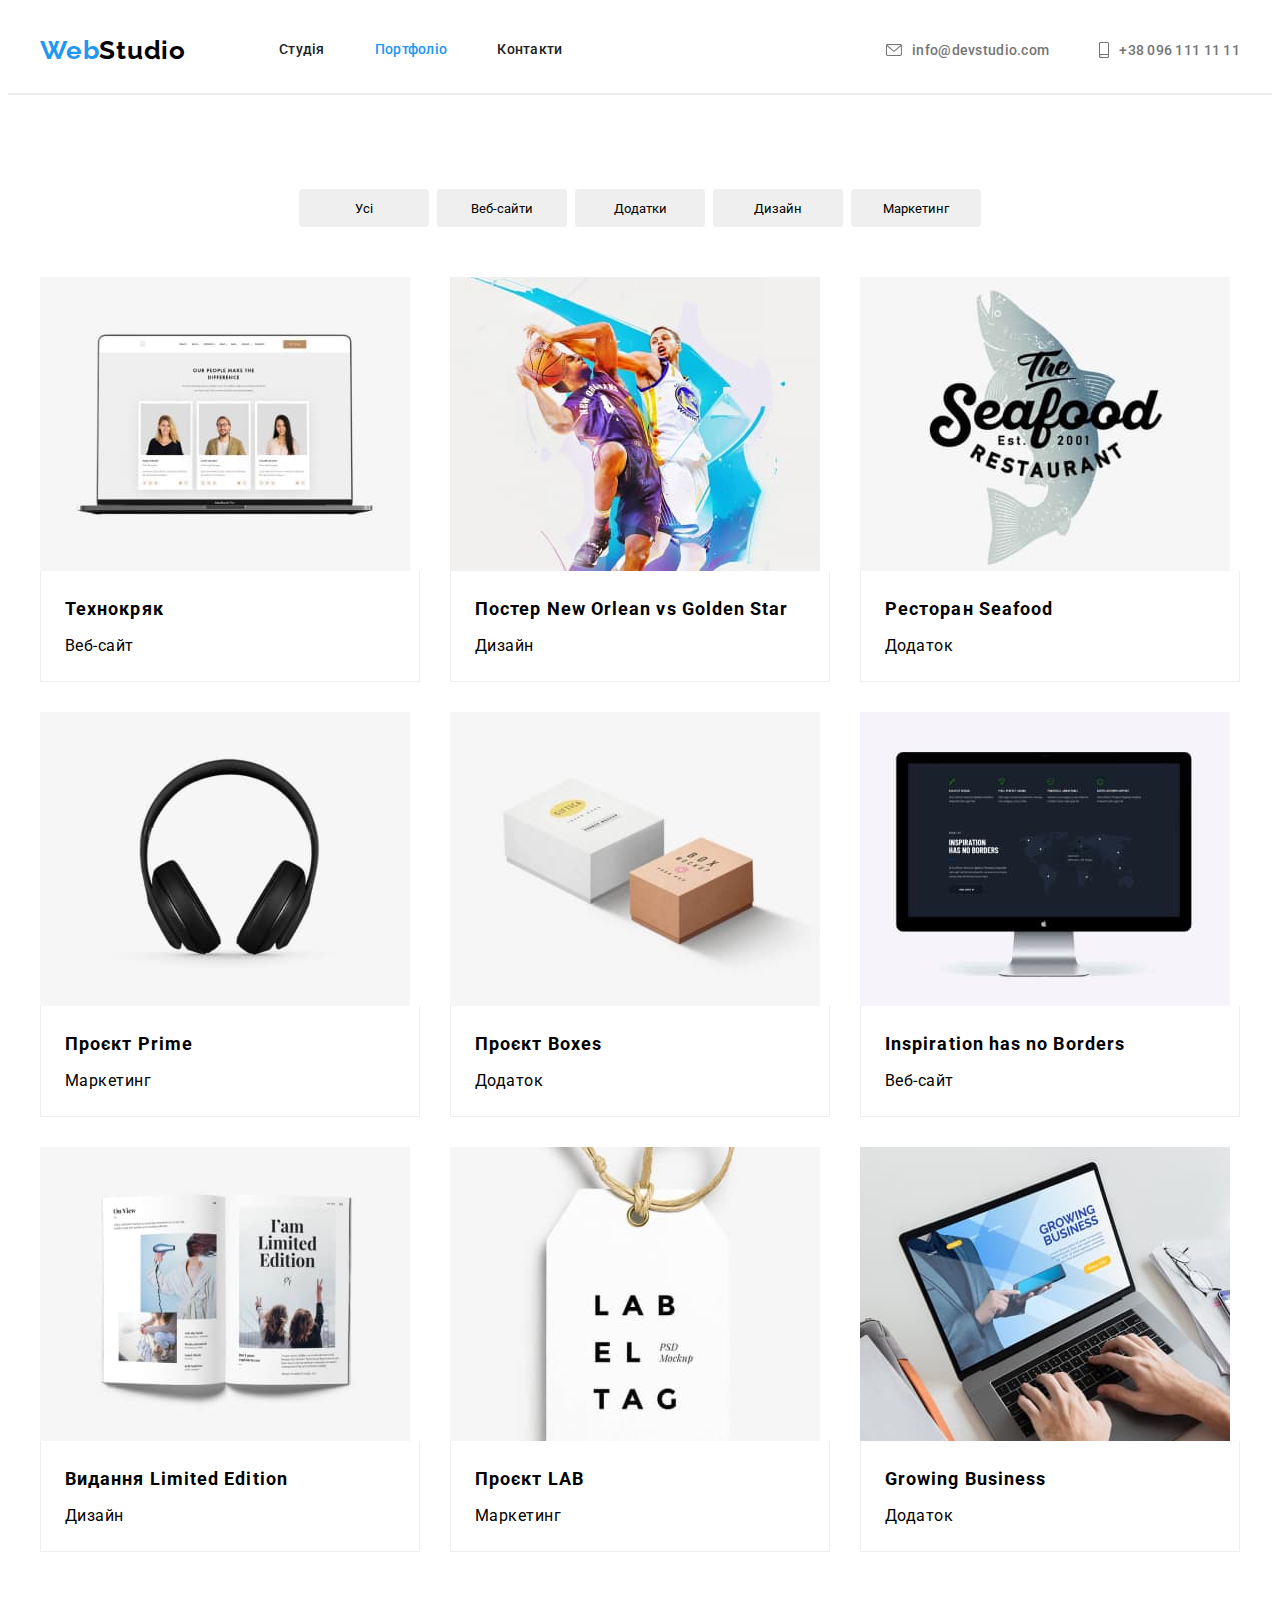
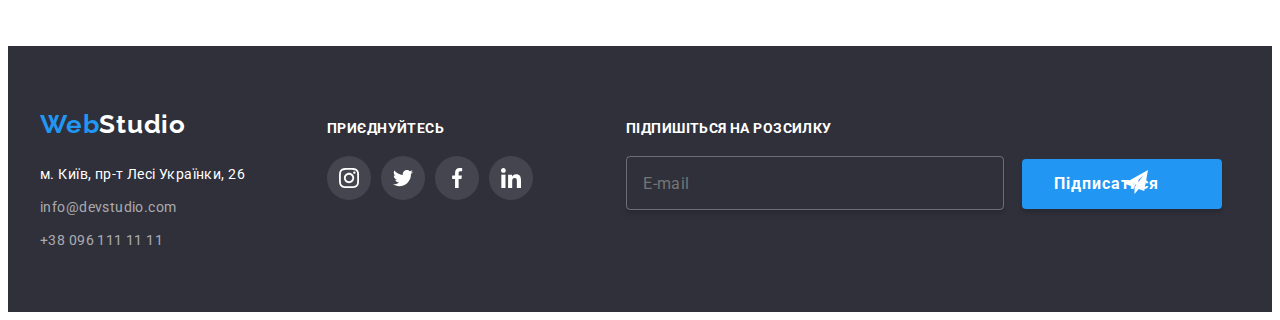
==== panges/portfolio.html @ a48964f8 "add #8" ====
<!DOCTYPE html>
<html lang="en">
<head>
    <meta charset="UTF-8">
    <meta name="viewport" content="width=device-width, initial-scale=1.0">
    <title>Document</title>
    <link rel="preconnect" href="https://fonts.googleapis.com">
<link rel="preconnect" href="https://fonts.gstatic.com" crossorigin>
<link href="https://fonts.googleapis.com/css2?family=Raleway:ital,wght@0,100..900;1,100..900&family=Roboto:ital,wght@0,100;0,300;0,400;0,500;0,700;0,900;1,100;1,300;1,400;1,500;1,700;1,900&display=swap" rel="stylesheet">
<link rel="stylesheet" href="https://cdnjs.cloudflare.com/ajax/libs/modern-normalize/2.0.0/modern-normalize.min.css" integrity="sha512-4xo8blKMVCiXpTaLzQSLSw3KFOVPWhm/TRtuPVc4WG6kUgjH6J03IBuG7JZPkcWMxJ5huwaBpOpnwYElP/m6wg==" crossorigin="anonymous" referrerpolicy="no-referrer" />    
<link rel="stylesheet" href="../style/main.min.css">
</head>
<body>
  <header class="header">
    <div class="container header-box">
    <a class="logo-link" href="../index.html"><span class="logo">Web</span><span class="header-logo">Studio</span></a>
    <nav class="header-nav">
      <ul class="nav-list">
        <li class="nav-item"><a href="../index.html" class="nav-link">Студія</a></li>
        <li class="nav-item"><a href="../panges/portfolio.html" class="nav-link active">Портфоліо</a></li>
        <li class="nav-item"><a href="#" class="nav-link">Контакти</a></li>
      </ul>
    </nav>
    <ul class="header-list">
      <li><a class="header-link" href="mailto:info@devstudio.com"><svg class="header-svg ">
        <use href="../img/symbol-defs.svg#envelope_hover"></use>
      </svg>   info@devstudio.com</a></li>
      <li><a class="header-link" href="tel:+380961111111" ><svg class="header-svg header-svg2">
        <use href="../img/symbol-defs.svg#smartphone"></use>
      </svg>+38 096 111 11 11</a></li>
    </ul>
  </div>
  </header>
      <main>
          <section class="section-advertising">
          <div class="container">
          <ul class="advertising-list">
            <li class="advertising-item2"><button type="button" class="advertising-button">Усі</button></li>
            <li class="advertising-item2"><button type="button" class="advertising-button">Веб-сайти</button></li>
            <li class="advertising-item2"><button type="button" class="advertising-button">Додатки</button></li>
            <li class="advertising-item2"><button type="button" class="advertising-button">Дизайн</button></li>
            <li class="advertising-item2"><button type="button" class="advertising-button">Маркетинг</button></li>
          </ul>
           <ul class="advertising-list2" >
            <li class="advertising-item">
              <div class="advertising-img-box">
                <img class="advertising-img" src="../img/laptop.jpg" alt="ноутбук">
                <p class="advertising-text2">Ресурс пропонує комплексні пропозиції з різним рівнем функціоналу та сервісів. Все це дозволить відвідувачу отримати вичерпні відомості про компанію чи приватну особу.</p>
              </div>
                <div class="advertising-div">
                <h2 class="advertising-title">Технокряк</h2>
                <p class="advertising-text">Веб-сайт</p>
              </div>
            </li>
            <li class="advertising-item">
              <div class="advertising-img-box">
                <img class="advertising-img" src="../img/poster.jpg" alt="плакат">
                <p class="advertising-text2">Ресурс пропонує комплексні пропозиції з різним рівнем функціоналу та сервісів. Все це дозволить відвідувачу отримати вичерпні відомості про компанію чи приватну особу.</p>
              </div>
                <div class="advertising-div">
                <h2 class="advertising-title">Постер New Orlean vs Golden Star</h2>
                <p class="advertising-text">Дизайн</p>
              </div>
            </li>
            <li class="advertising-item">
              <div class="advertising-img-box">
                <img class="advertising-img" src="../img/restaurant.jpg" alt="Ресторан">
                <p class="advertising-text2">Ресурс пропонує комплексні пропозиції з різним рівнем функціоналу та сервісів. Все це дозволить відвідувачу отримати вичерпні відомості про компанію чи приватну особу.</p>
              </div>
                <div class="advertising-div">
                <h2 class="advertising-title">Ресторан Seafood</h2>
                <p class="advertising-text">Додаток</p>
              </div>
            </li>
            <li class="advertising-item">
              <div class="advertising-img-box">
                <img class="advertising-img" src="../img/headphones.jpg" alt="наушники">
                <p class="advertising-text2">Ресурс пропонує комплексні пропозиції з різним рівнем функціоналу та сервісів. Все це дозволить відвідувачу отримати вичерпні відомості про компанію чи приватну особу.</p>
              </div>
                <div class="advertising-div">
                <h2 class="advertising-title">Проєкт Prime</h2>
                <p class="advertising-text">Маркетинг</p>
              </div>
            </li>
            <li class="advertising-item">
              <div class="advertising-img-box">
                <img class="advertising-img" src="../img/box.jpg" alt="ящики">
                <p class="advertising-text2">Ресурс пропонує комплексні пропозиції з різним рівнем функціоналу та сервісів. Все це дозволить відвідувачу отримати вичерпні відомості про компанію чи приватну особу.</p>
              </div>
                <div class="advertising-div">
                <h2 class="advertising-title">Проєкт Boxes</h2>
                <p class="advertising-text">Додаток</p>
              </div>
            </li>
            <li class="advertising-item">
              <div class="advertising-img-box">
                <img class="advertising-img" src="../img/monitor.jpg" alt="манітор">
                <p class="advertising-text2">Ресурс пропонує комплексні пропозиції з різним рівнем функціоналу та сервісів. Все це дозволить відвідувачу отримати вичерпні відомості про компанію чи приватну особу.</p>
              </div>
                <div class="advertising-div">
                <h2 class="advertising-title">Inspiration has no Borders</h2>
                <p class="advertising-text">Веб-сайт</p>
              </div>
            </li>
            <li class="advertising-item">
              <div class="advertising-img-box">
                <img class="advertising-img" src="../img/magazine.jpg" alt="журнал">
                <p class="advertising-text2">Ресурс пропонує комплексні пропозиції з різним рівнем функціоналу та сервісів. Все це дозволить відвідувачу отримати вичерпні відомості про компанію чи приватну особу.</p>
              </div>
                <div class="advertising-div">
                <h2 class="advertising-title">Видання Limited Edition</h2>
                <p class="advertising-text">Дизайн</p>
              </div>
            </li>
            <li class="advertising-item">
              <div class="advertising-img-box">
                <img class="advertising-img" src="../img/label.jpg" alt="єтікетка">
                <p class="advertising-text2">Ресурс пропонує комплексні пропозиції з різним рівнем функціоналу та сервісів. Все це дозволить відвідувачу отримати вичерпні відомості про компанію чи приватну особу.</p>
              </div>
                <div class="advertising-div">
                <h2 class="advertising-title">Проєкт LAB</h2>
                <p class="advertising-text">Маркетинг</p>
              </div>
            </li>
            <li class="advertising-item">
              <div class="advertising-img-box">
                <img class="advertising-img" src="../img/laptop2.jpg" alt="ноутбук">
                <p class="advertising-text2">Ресурс пропонує комплексні пропозиції з різним рівнем функціоналу та сервісів. Все це дозволить відвідувачу отримати вичерпні відомості про компанію чи приватну особу.</p>
              </div>
                <div class="advertising-div">
                <h2 class="advertising-title">Growing Business</h2>
                <p class="advertising-text">Додаток</p>
              </div>
            </li>
           </ul>
          </div>
      </section>
    </main>
    <footer class="footer">
      <div class="container footer-box">
        <div class="footer-div">
          <div class="footer-divv">
            <a class="logo-link2" href="index.html"><span class="logo">Web</span><span class="footer-logo">Studio</span></a>
          </div>
            <address>
            <a href="https://www.google.com/maps/d/viewer?mid=10uSM3H-mIU3GznYo2szRIEphczw&hl=en_US&ll=50.42732700000004%2C30.538092&z=17" class="footer-link2" target="_blank">м. Київ, пр-т Лесі Українки, 26</a>
            <ul class="footer-link">
              <li class="footer-item"><a href="mailto:info@devstudio.com" class="footer-link">info@devstudio.com</a></li>
              <li class="footer-item"><a href="tel:+380961111111" class="footer-link">+38 096 111 11 11</a></li>
            </ul>
          </address>
        </div>
    <div class="footer-div2">
    <h2 class="footer-title">приєднуйтесь</h2>
    <ul class="footer-list2">
      <li class="footer-item2">
        <a class="footer-svg-link" href="">
        <svg class="footer-svg">
        <use href="../img/symbol-defs.svg#instagram"></use>
      </svg>
    </a>
    </li>
      <li class="footer-item2">
        <a class="footer-svg-link" href="">
        <svg class="footer-svg">
        <use href="../img/symbol-defs.svg#twitter"></use>
      </svg>
    </a>
    </li>
      <li class="footer-item2">
      <a class="footer-svg-link" href="">
        <svg class="footer-svg">
        <use href="../img/symbol-defs.svg#facebook"></use>
      </svg>
    </a>
    </li>
      <li class="footer-item2">
        <a class="footer-svg-link" href="">
        <svg class="footer-svg">
        <use href="../img/symbol-defs.svg#linkedin"></use>
      </svg>
    </a></li>
    </ul>
    </div>
    <form class="footer-form">
      <h2 class="footer-title2">Підпишіться на розсилку</h2>
      <!-- <div class="footer-divv2"> -->
      <input type="text" placeholder="E-mail" class="footer-input" required>
       <button type="submit" class="footer-button footer-btn">Підписатися</button>
       <svg class="footer-svg2">
        <use href="../img/symbol-defs.svg#send"></use>
       </svg>
      </form>
    </div>
    </footer>
</body>
</html>
---- style/main.min.css ----
ul{list-style:none}a{text-decoration:none}h1,h2,h3,p,ul{margin:0;padding:0}img{display:block}button{padding:0}address{font-style:normal}:root{--text-color: #757575;--footer-bg: #2F303A;--section-bg: #F5F4FA;--buton-bg: #2196F3;--footer-a: #FFF;--footer-a2: rgba(255, 255, 255, 0.60);--header-href: #212121;--logo-color: #000;--color-svg: #AFB1B8}.container{width:1200px;margin-left:auto;margin-right:auto;padding-left:15px;padding-right:15px}body{font-family:"Roboto"}.header{padding-top:24px;padding-bottom:25px;border-bottom:2px solid #ececec}.header-box{display:flex;align-items:center}.logo-link{margin-right:93px}.logo{color:var(--buton-bg);font-size:26px;font-family:"Raleway";font-weight:700;line-height:1.39;letter-spacing:.78px}.header-logo{color:var(--logo-color);font-size:26px;font-family:"Raleway";font-weight:700;line-height:1.39;letter-spacing:.78px}.nav-list{display:flex;gap:50px}.nav-link{color:var(--header-href);font-size:14px;font-weight:500;line-height:1.15;letter-spacing:.28px;transition-property:color;transition-duration:250ms;transition-timing-function:cubic-bezier(0.4, 0, 0.2, 1)}.header-list{display:flex;gap:50px;margin-left:auto}.header-link{color:var(--text-color);font-size:14px;font-weight:500;line-height:1.15;letter-spacing:.28px;display:flex;align-items:center;gap:10px}.header-svg{width:16px;height:12px;fill:var(--text-color);transition-property:color,fill;transition-duration:250ms;transition-timing-function:cubic-bezier(0.4, 0, 0.2, 1)}.header-svg2{width:10px;height:16px;transition-property:color,fill;transition-duration:250ms;transition-timing-function:cubic-bezier(0.4, 0, 0.2, 1)}.active{color:var(--buton-bg)}.nav-link::after{content:" ";width:100%;height:4px;background-color:var(--buton-bg);border-radius:10px;display:block;opacity:0;transition:opacity 250ms cubic-bezier(0.4, 0, 0.2, 1);transition:transform 250ms cubic-bezier(0.4, 0, 0.2, 1)}.nav-link:hover::after{opacity:1;transform:translate(0px, 34px)}.nav-link:hover{color:var(--buton-bg)}.header-link:hover{color:var(--buton-bg)}.header-link:hover .header-svg{fill:var(--buton-bg)}.nav-link:focus{color:var(--buton-bg)}.header-link:focus{color:var(--buton-bg)}.header-link:focus .header-svg{fill:var(--buton-bg)}.section-business{background-image:linear-gradient(rgba(47, 48, 58, 0.4), rgba(47, 48, 58, 0.4)),url(../img/development1.jpg);background-repeat:no-repeat;background-position:center;background-size:cover;background-color:rgba(47,48,58,.4);padding-top:200px;padding-bottom:200px;text-align:center}.business-title{width:696px;color:var(--footer-a);text-align:center;font-family:"Roboto";font-size:44px;font-style:normal;font-weight:900;line-height:60px;letter-spacing:2.64px;text-transform:uppercase;margin-left:auto;margin-right:auto;margin-bottom:30px}.business-btn{width:216px;height:50px;border-radius:4px;background-color:var(--buton-bg);color:var(--footer-a);border:none;padding:10px 32px;box-shadow:0px 4px 4px 0px rgba(0,0,0,.15)}.business-button{color:var(--footer-a);font-family:"Roboto";padding-left:32px;padding-bottom:10px;padding-right:32px;padding-top:10px}.section-details{padding-top:94px}.details-list{display:flex;gap:30px}.details-item::before{content:"";width:270px;height:120px;background-image:url(../img/antena1.png);background-repeat:no-repeat;background-position:center;background-size:70px;background-color:var(--section-bg);display:block;border-radius:4px;margin-bottom:30px}.details-item:nth-child(2)::before{background-image:url(../img/clock1.png)}.details-item:nth-child(3)::before{background-image:url(../img/diagram1.png)}.details-item:nth-child(4)::before{background-image:url(../img/astronaut1.png)}.details-subtitle{font-size:14px;font-weight:700;line-height:1.15;letter-spacing:.42px;text-transform:uppercase;margin-bottom:10px}.details-text{font-size:14px;font-weight:400;line-height:1.72;letter-spacing:.42px}.section-work{padding-top:94px;padding-bottom:94px}.work-list{align-items:center;justify-content:center;display:flex;gap:30px}.work-title{text-align:center;font-size:36px;font-weight:700;line-height:42px;letter-spacing:1.08px;margin-bottom:50px}.work-img{width:370px;height:294px}.work-title2{color:var(--footer-a);text-align:center;font-family:Roboto;font-size:14px;font-style:normal;font-weight:700;line-height:normal;letter-spacing:.42px;text-transform:uppercase;background:rgba(47,48,58,.8);width:370px;height:70px;position:absolute;top:1439px;padding:27px}.section-team{background-color:var(--section-bg);padding-top:94px;padding-bottom:94px}.team-list{display:flex;gap:30px;text-align:center}.team-title{text-align:center;font-size:36px;font-weight:700;line-height:42px;letter-spacing:1.08px;margin-bottom:50px}.team-img{width:270px;height:260px}.team-div{padding-top:30px;padding-bottom:30px;background-color:var(--footer-a)}.team-subtitle{font-size:16px;font-weight:500;line-height:1.1875;letter-spacing:.48px;margin-bottom:10px}.team-text{font-size:16px;font-weight:400;line-height:1.1875;letter-spacing:.48px}.team-div2{margin-top:16px;display:flex;gap:10px;justify-content:center}.team-link{width:44px;height:44px;border:1px solid var(--footer-a);border-radius:50%;display:flex;justify-content:center;align-content:center;align-items:center}.team-link:hover{background-color:var(--buton-bg)}.team-link:hover .team-svg{fill:var(--footer-a)}.team-link:focus{background-color:var(--buton-bg)}.team-link:focus .team-svg{fill:var(--footer-a)}.team-svg{fill:var(--color-svg);width:20px;height:20px;transition-property:background-color,fill;transition-duration:250ms;transition-timing-function:cubic-bezier(0.4, 0, 0.2, 1)}.section-company{padding-top:94px;padding-bottom:94px}.company-title{color:var(--header-href);text-align:center;font-family:"Roboto";font-size:36px;font-style:normal;font-weight:700;line-height:normal;letter-spacing:1.08px;margin-bottom:50px}.company-list{display:flex;justify-content:center;gap:30px}.company-link{width:170px;height:92px;border-radius:4px;border:1px solid var(--color-svg);display:flex;justify-content:center;align-content:center;align-items:center}.company-link:hover{border:1px solid var(--buton-bg)}.company-link:hover .company-svg{fill:var(--buton-bg)}.company-link:focus{border:1px solid var(--buton-bg)}.company-link:focus .company-svg{fill:var(--buton-bg)}.company-svg{width:106px;height:60px;fill:var(--color-svg);background-color:var(--footer-a);transition-property:border,fill;transition-duration:250ms;transition-timing-function:cubic-bezier(0.4, 0, 0.2, 1)}footer{background-color:var(--footer-bg);padding-top:60px;padding-bottom:60px;position:relative}.footer-box{display:flex;align-items:baseline}.footer-logo{color:var(--footer-a);font-size:26px;font-family:"Raleway";font-weight:700;line-height:1.39;letter-spacing:.78px}.footer-divv{margin-bottom:20px}.footer-link2{color:var(--footer-a);font-size:14px;font-weight:400;line-height:1.72;letter-spacing:.42px;margin-top:20px}.footer-item{margin-top:9px}.footer-link{color:var(--footer-a2);font-size:14px;font-weight:400;line-height:1.72;letter-spacing:.42px}.footer-div2{margin-left:82px}.footer-title{color:var(--footer-a);font-family:"Roboto";font-size:14px;font-style:normal;font-weight:700;line-height:normal;letter-spacing:.42px;text-transform:uppercase}.footer-list2{display:flex;gap:10px;margin-top:20px}.footer-svg-link{width:44px;height:44px;border:1px;border-radius:50%;background-color:rgba(255,255,255,.1);display:flex;justify-content:center;align-items:center;transition-property:background-color;transition-duration:250ms;transition-timing-function:cubic-bezier(0.4, 0, 0.2, 1)}.footer-svg-link:hover{background-color:var(--buton-bg)}.footer-svg-link:focus{background-color:var(--buton-bg)}.footer-svg{fill:var(--footer-a);width:20px;height:20px}.footer-form{margin-left:93px}.footer-title2{color:var(--footer-a);font-family:"Roboto";font-size:14px;font-style:normal;font-weight:700;line-height:normal;letter-spacing:.42px;text-transform:uppercase;margin-bottom:20px}.footer-input{width:358px;height:50px;border-radius:4px;border:1px solid rgba(255,255,255,.3);background:rgba(33,150,243,0);box-shadow:0px 4px 4px 0px rgba(0,0,0,.15);margin-right:14px}.footer-input{color:rgba(255,255,255,.6);font-family:"Roboto";font-size:16px;font-style:normal;font-weight:400;line-height:20px;letter-spacing:.48px;padding-left:16px}.footer-btn{width:200px;height:50px;border-radius:4px;background-color:var(--buton-bg);color:var(--footer-a);border:none;padding:10px 32px;box-shadow:0px 4px 4px 0px rgba(0,0,0,.15)}.footer-button{color:var(--footer-a);text-align:center;font-family:"Roboto";font-size:16px;font-style:normal;font-weight:700;line-height:30px;letter-spacing:.96px;padding-right:63px}.footer-svg2{width:24px;height:24px;fill:var(--footer-a);position:absolute;top:124px;right:124px}.backdrop{display:flex;justify-content:center;align-items:center;position:fixed;top:0;left:0;width:100%;height:100%;background:rgba(0,0,0,.2);opacity:1;transition:opacity 250ms cubic-bezier(0.4, 0, 0.2, 1)}.is-hidden{opacity:0;pointer-events:none}.modal{position:relative;padding:40px;border-radius:4px;background:#fff;box-shadow:0px 1px 3px 0px rgba(0,0,0,.12),0px 1px 1px 0px rgba(0,0,0,.14),0px 2px 1px 0px rgba(0,0,0,.2);transition:transform 250ms cubic-bezier(0.4, 0, 0.2, 1)}.is-hidden .modal{transform:translate(1000px, 1000px) rotate(360deg)}.modal-title{margin-bottom:12px;color:var(--header-href);text-align:center;font-family:"Roboto";font-size:20px;font-weight:700;line-height:normal;letter-spacing:.6px}.modal-label{display:block;margin-bottom:4px;color:var(--text-color);font-family:"Roboto";font-size:12px;font-weight:400;line-height:normal;letter-spacing:.12px}.modal-div{position:relative}.modal-input{width:448px;height:40px;border-radius:4px;border:1px solid rgba(33,33,33,.2);margin-bottom:10px;transition-property:border,fill;transition-duration:250ms;transition-timing-function:cubic-bezier(0.4, 0, 0.2, 1);padding-left:42px}.modal-input:hover{border:1px solid var(--buton-bg)}.modal-input:hover .modal-svg{fill:var(--buton-bg)}.modal-input:focus{border:1px solid var(--buton-bg)}.modal-input:focus .modal-svg{fill:var(--buton-bg)}.modal-svg{width:18px;height:18px;position:absolute;top:11px;left:12px}.modal-label-comment{margin-bottom:4px;display:block;color:var(--text-color);font-family:"Roboto";font-size:12px;font-weight:400;line-height:normal;letter-spacing:.12px}.modal-textarea{resize:none;width:448px;height:120px;border-radius:4px;border:1px solid rgba(33,33,33,.2);padding:12px 16px;color:rgba(117,117,117,.5);font-family:"Roboto";font-size:12px;font-weight:400;line-height:normal;letter-spacing:.12px;transition-property:border;transition-duration:250ms;transition-timing-function:cubic-bezier(0.4, 0, 0.2, 1)}.modal-textarea:hover{border:1px solid var(--buton-bg)}.modal-textarea:focus{border:1px solid var(--buton-bg)}.modaly-label-checkbox{margin-top:20px;display:flex;justify-content:center;align-items:center}.modal-inputt-box{width:16px;height:15px}.modal-text{color:var(--text-color);font-family:"Roboto";font-size:14px;font-weight:400;line-height:24px;letter-spacing:.42px;margin-right:8px}.modal-link{color:var(--buton-bg);font-family:"Roboto";font-size:14px;font-weight:400;line-height:24px;letter-spacing:.42px;text-decoration-line:underline}.modal-button{width:200px;height:50px;color:var(--footer-a);text-align:center;font-family:"Roboto";font-size:16px;font-weight:700;line-height:30px;letter-spacing:.96px;padding:10px 52px;border-radius:4px;background-color:var(--buton-bg);box-shadow:0px 4px 4px 0px rgba(0,0,0,.15);border:none;margin-top:30px;margin-left:124px;margin-right:124px}.modal-btn{width:30px;height:30px;border-radius:50%;border:1px solid rgba(0,0,0,.1);display:flex;justify-content:center;align-items:center;position:absolute;top:8px;right:8px}.modal-svg2{width:18px;height:18px;transition-property:fill;transition-duration:250ms;transition-timing-function:cubic-bezier(0.4, 0, 0.2, 1)}.modal-svg2:hover{fill:var(--buton-bg)}.modal-svg2:focus{fill:var(--buton-bg)}.section-advertising{padding-bottom:94px;padding-top:94px}.advertising-list{display:flex;gap:8px;justify-content:center;margin-bottom:50px}button{width:130px;height:38px;flex-shrink:0;border-radius:4px}.advertising-button{padding-left:25px;padding-top:6px;padding-bottom:6px;padding-right:25px;font-family:"Roboto";border:none;transition-property:color,background-color,box-shadow;transition-duration:250ms;transition-timing-function:cubic-bezier(0.4, 0, 0.2, 1)}.advertising-button:hover{box-shadow:0px 3px 1px 0px rgba(0,0,0,.1),0px 1px 2px 0px rgba(0,0,0,.08),0px 2px 2px 0px rgba(0,0,0,.12);background:var(--buton-bg);color:var(--footer-a)}.advertising-button:focus{background:var(--buton-bg)}.advertising-list2{display:flex;flex-wrap:wrap;gap:30px}.advertising-item{flex-basis:calc((100% - 60px)/3);transition:box-shadow 250ms cubic-bezier(0.4, 0, 0.2, 1)}.advertising-item:hover{box-shadow:0px 1px 1px 0px rgba(0,0,0,.12),0px 4px 4px 0px rgba(0,0,0,.06),1px 4px 6px 0px rgba(0,0,0,.16)}.advertising-item:hover .advertising-text2{opacity:1;transform:translate(0)}.advertising-img-box{position:relative;overflow:hidden;transition:transformY 1s,opacity 1s}.advertising-text2{width:100%;height:100%;font-size:18px;font-weight:400;line-height:28px;letter-spacing:.54px;color:var(--footer-a);background-color:rgba(33,150,243,.9);position:absolute;top:0;left:0;padding:63px 24px 63px 24px;opacity:1;transform:translate(0, 100%);z-index:100;transition:transform 250ms cubic-bezier(0.4, 0, 0.2, 1)}.advertising-div{padding-top:20px;padding-bottom:20px;background-color:var(--footer-a);border:1px solid #eee;padding-left:24px;border-top:none}.advertising-title{font-size:18px;font-weight:700;line-height:2;letter-spacing:1.08px}.advertising-text{font-size:16px;font-weight:400;line-height:1.875;letter-spacing:.48px;margin-top:4px}/*# sourceMappingURL=main.min.css.map */
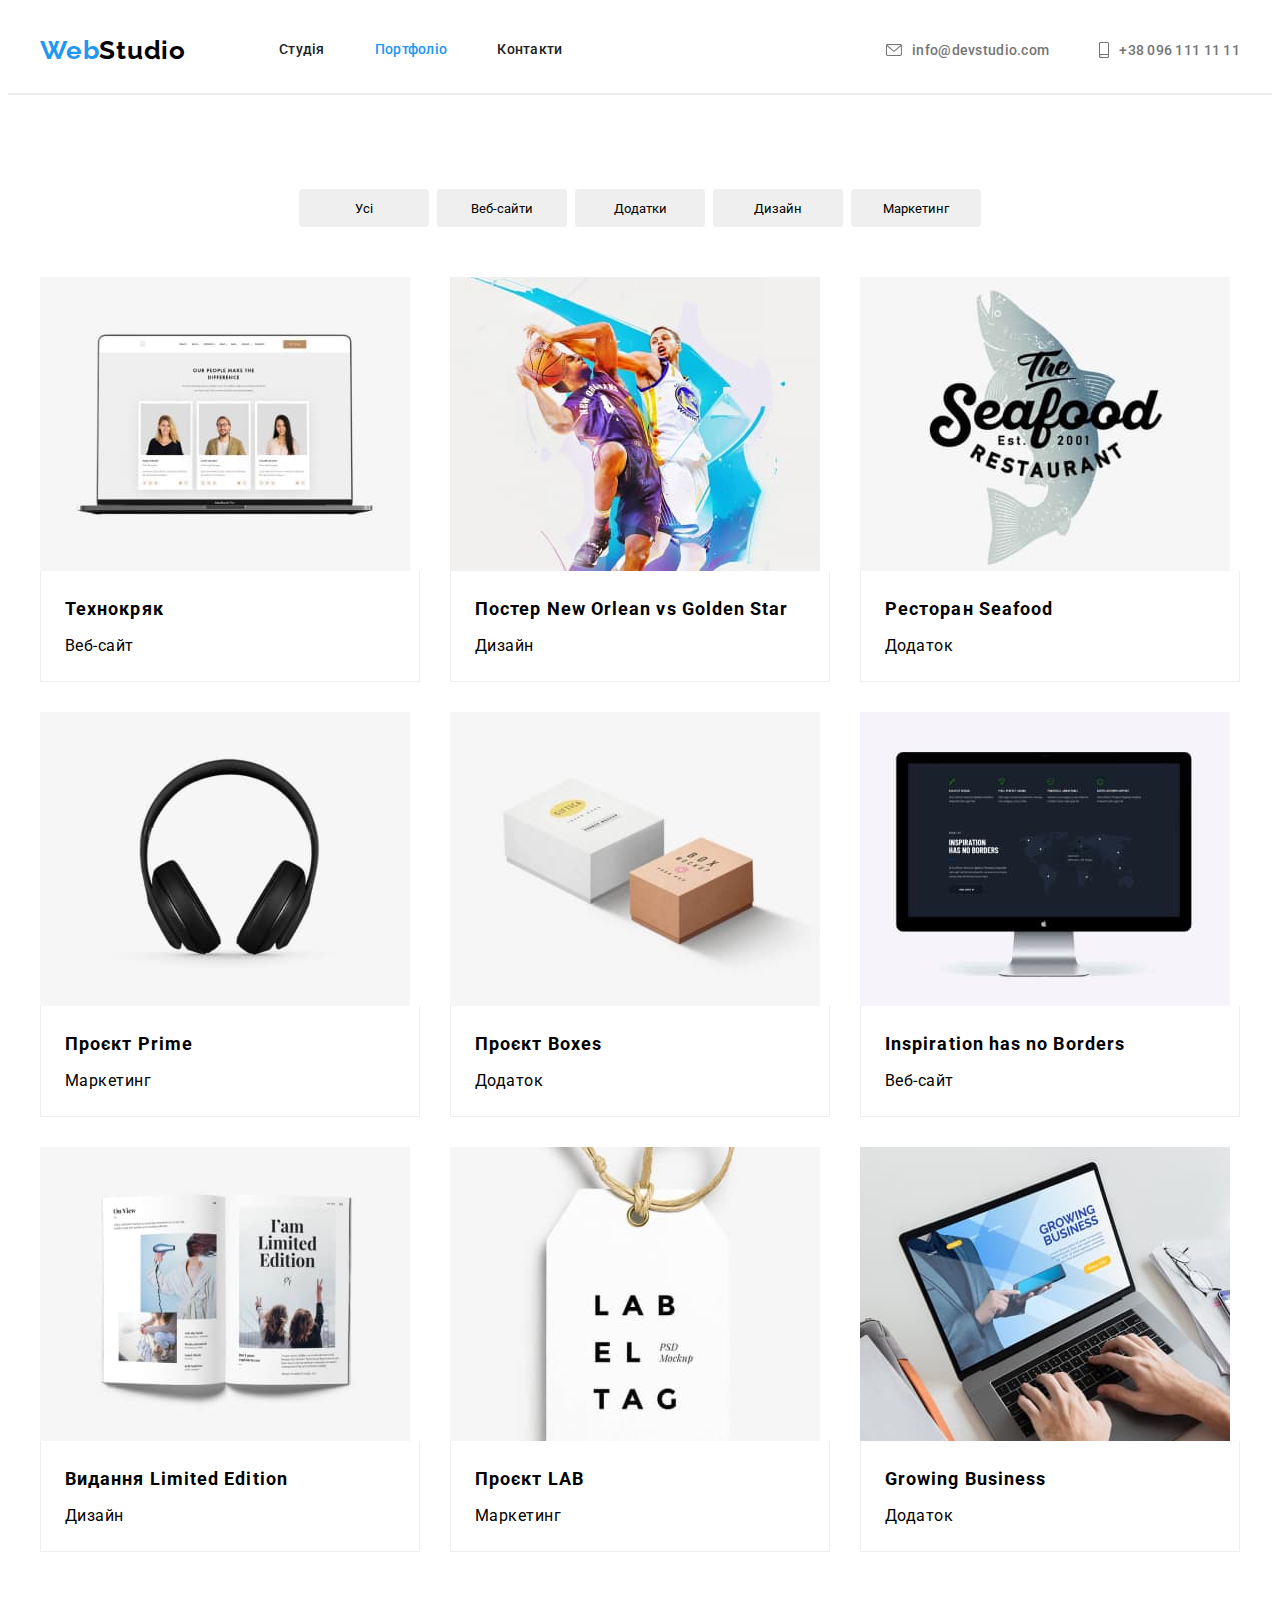
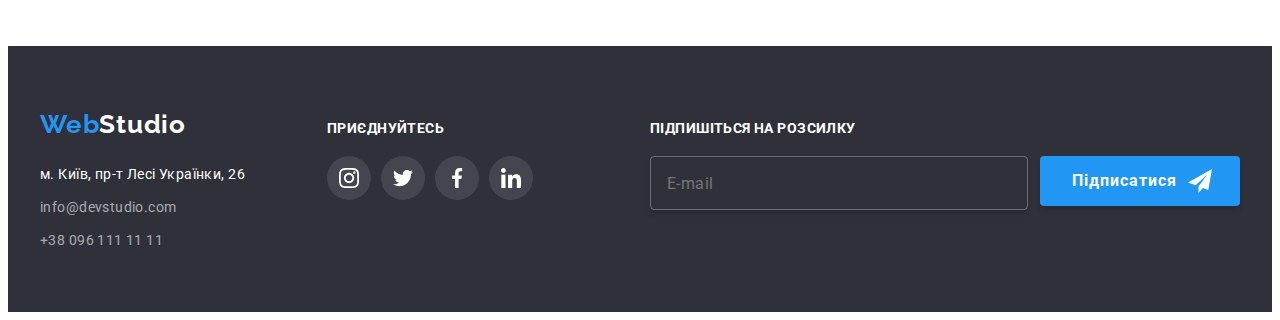
==== commit 4242c42b: "add #13" ====
--- a/panges/portfolio.html
+++ b/panges/portfolio.html
@@ -140,7 +140,7 @@
       <div class="container footer-box">
         <div class="footer-div">
           <div class="footer-divv">
-            <a class="logo-link2" href="index.html"><span class="logo">Web</span><span class="footer-logo">Studio</span></a>
+            <a class="logo-link2" href="../index.html"><span class="logo">Web</span><span class="footer-logo">Studio</span></a>
           </div>
             <address>
             <a href="https://www.google.com/maps/d/viewer?mid=10uSM3H-mIU3GznYo2szRIEphczw&hl=en_US&ll=50.42732700000004%2C30.538092&z=17" class="footer-link2" target="_blank">м. Київ, пр-т Лесі Українки, 26</a>
@@ -185,11 +185,15 @@
     <form class="footer-form">
       <h2 class="footer-title2">Підпишіться на розсилку</h2>
       <!-- <div class="footer-divv2"> -->
+        <div class="footer-test">
       <input type="text" placeholder="E-mail" class="footer-input" required>
+      <div class="footer-divv3">
        <button type="submit" class="footer-button footer-btn">Підписатися</button>
        <svg class="footer-svg2">
         <use href="../img/symbol-defs.svg#send"></use>
        </svg>
+       </div>
+      </div>
       </form>
     </div>
     </footer>
--- a/style/main.min.css
+++ b/style/main.min.css
@@ -1 +1 @@
-ul{list-style:none}a{text-decoration:none}h1,h2,h3,p,ul{margin:0;padding:0}img{display:block}button{padding:0}address{font-style:normal}:root{--text-color: #757575;--footer-bg: #2F303A;--section-bg: #F5F4FA;--buton-bg: #2196F3;--footer-a: #FFF;--footer-a2: rgba(255, 255, 255, 0.60);--header-href: #212121;--logo-color: #000;--color-svg: #AFB1B8}.container{width:1200px;margin-left:auto;margin-right:auto;padding-left:15px;padding-right:15px}body{font-family:"Roboto"}.header{padding-top:24px;padding-bottom:25px;border-bottom:2px solid #ececec}.header-box{display:flex;align-items:center}.logo-link{margin-right:93px}.logo{color:var(--buton-bg);font-size:26px;font-family:"Raleway";font-weight:700;line-height:1.39;letter-spacing:.78px}.header-logo{color:var(--logo-color);font-size:26px;font-family:"Raleway";font-weight:700;line-height:1.39;letter-spacing:.78px}.nav-list{display:flex;gap:50px}.nav-link{color:var(--header-href);font-size:14px;font-weight:500;line-height:1.15;letter-spacing:.28px;transition-property:color;transition-duration:250ms;transition-timing-function:cubic-bezier(0.4, 0, 0.2, 1)}.header-list{display:flex;gap:50px;margin-left:auto}.header-link{color:var(--text-color);font-size:14px;font-weight:500;line-height:1.15;letter-spacing:.28px;display:flex;align-items:center;gap:10px}.header-svg{width:16px;height:12px;fill:var(--text-color);transition-property:color,fill;transition-duration:250ms;transition-timing-function:cubic-bezier(0.4, 0, 0.2, 1)}.header-svg2{width:10px;height:16px;transition-property:color,fill;transition-duration:250ms;transition-timing-function:cubic-bezier(0.4, 0, 0.2, 1)}.active{color:var(--buton-bg)}.nav-link::after{content:" ";width:100%;height:4px;background-color:var(--buton-bg);border-radius:10px;display:block;opacity:0;transition:opacity 250ms cubic-bezier(0.4, 0, 0.2, 1);transition:transform 250ms cubic-bezier(0.4, 0, 0.2, 1)}.nav-link:hover::after{opacity:1;transform:translate(0px, 34px)}.nav-link:hover{color:var(--buton-bg)}.header-link:hover{color:var(--buton-bg)}.header-link:hover .header-svg{fill:var(--buton-bg)}.nav-link:focus{color:var(--buton-bg)}.header-link:focus{color:var(--buton-bg)}.header-link:focus .header-svg{fill:var(--buton-bg)}.section-business{background-image:linear-gradient(rgba(47, 48, 58, 0.4), rgba(47, 48, 58, 0.4)),url(../img/development1.jpg);background-repeat:no-repeat;background-position:center;background-size:cover;background-color:rgba(47,48,58,.4);padding-top:200px;padding-bottom:200px;text-align:center}.business-title{width:696px;color:var(--footer-a);text-align:center;font-family:"Roboto";font-size:44px;font-style:normal;font-weight:900;line-height:60px;letter-spacing:2.64px;text-transform:uppercase;margin-left:auto;margin-right:auto;margin-bottom:30px}.business-btn{width:216px;height:50px;border-radius:4px;background-color:var(--buton-bg);color:var(--footer-a);border:none;padding:10px 32px;box-shadow:0px 4px 4px 0px rgba(0,0,0,.15)}.business-button{color:var(--footer-a);font-family:"Roboto";padding-left:32px;padding-bottom:10px;padding-right:32px;padding-top:10px}.section-details{padding-top:94px}.details-list{display:flex;gap:30px}.details-item::before{content:"";width:270px;height:120px;background-image:url(../img/antena1.png);background-repeat:no-repeat;background-position:center;background-size:70px;background-color:var(--section-bg);display:block;border-radius:4px;margin-bottom:30px}.details-item:nth-child(2)::before{background-image:url(../img/clock1.png)}.details-item:nth-child(3)::before{background-image:url(../img/diagram1.png)}.details-item:nth-child(4)::before{background-image:url(../img/astronaut1.png)}.details-subtitle{font-size:14px;font-weight:700;line-height:1.15;letter-spacing:.42px;text-transform:uppercase;margin-bottom:10px}.details-text{font-size:14px;font-weight:400;line-height:1.72;letter-spacing:.42px}.section-work{padding-top:94px;padding-bottom:94px}.work-list{align-items:center;justify-content:center;display:flex;gap:30px}.work-title{text-align:center;font-size:36px;font-weight:700;line-height:42px;letter-spacing:1.08px;margin-bottom:50px}.work-img{width:370px;height:294px}.work-title2{color:var(--footer-a);text-align:center;font-family:Roboto;font-size:14px;font-style:normal;font-weight:700;line-height:normal;letter-spacing:.42px;text-transform:uppercase;background:rgba(47,48,58,.8);width:370px;height:70px;position:absolute;top:1439px;padding:27px}.section-team{background-color:var(--section-bg);padding-top:94px;padding-bottom:94px}.team-list{display:flex;gap:30px;text-align:center}.team-title{text-align:center;font-size:36px;font-weight:700;line-height:42px;letter-spacing:1.08px;margin-bottom:50px}.team-img{width:270px;height:260px}.team-div{padding-top:30px;padding-bottom:30px;background-color:var(--footer-a)}.team-subtitle{font-size:16px;font-weight:500;line-height:1.1875;letter-spacing:.48px;margin-bottom:10px}.team-text{font-size:16px;font-weight:400;line-height:1.1875;letter-spacing:.48px}.team-div2{margin-top:16px;display:flex;gap:10px;justify-content:center}.team-link{width:44px;height:44px;border:1px solid var(--footer-a);border-radius:50%;display:flex;justify-content:center;align-content:center;align-items:center}.team-link:hover{background-color:var(--buton-bg)}.team-link:hover .team-svg{fill:var(--footer-a)}.team-link:focus{background-color:var(--buton-bg)}.team-link:focus .team-svg{fill:var(--footer-a)}.team-svg{fill:var(--color-svg);width:20px;height:20px;transition-property:background-color,fill;transition-duration:250ms;transition-timing-function:cubic-bezier(0.4, 0, 0.2, 1)}.section-company{padding-top:94px;padding-bottom:94px}.company-title{color:var(--header-href);text-align:center;font-family:"Roboto";font-size:36px;font-style:normal;font-weight:700;line-height:normal;letter-spacing:1.08px;margin-bottom:50px}.company-list{display:flex;justify-content:center;gap:30px}.company-link{width:170px;height:92px;border-radius:4px;border:1px solid var(--color-svg);display:flex;justify-content:center;align-content:center;align-items:center}.company-link:hover{border:1px solid var(--buton-bg)}.company-link:hover .company-svg{fill:var(--buton-bg)}.company-link:focus{border:1px solid var(--buton-bg)}.company-link:focus .company-svg{fill:var(--buton-bg)}.company-svg{width:106px;height:60px;fill:var(--color-svg);background-color:var(--footer-a);transition-property:border,fill;transition-duration:250ms;transition-timing-function:cubic-bezier(0.4, 0, 0.2, 1)}footer{background-color:var(--footer-bg);padding-top:60px;padding-bottom:60px;position:relative}.footer-box{display:flex;align-items:baseline}.footer-logo{color:var(--footer-a);font-size:26px;font-family:"Raleway";font-weight:700;line-height:1.39;letter-spacing:.78px}.footer-divv{margin-bottom:20px}.footer-link2{color:var(--footer-a);font-size:14px;font-weight:400;line-height:1.72;letter-spacing:.42px;margin-top:20px}.footer-item{margin-top:9px}.footer-link{color:var(--footer-a2);font-size:14px;font-weight:400;line-height:1.72;letter-spacing:.42px}.footer-div2{margin-left:82px}.footer-title{color:var(--footer-a);font-family:"Roboto";font-size:14px;font-style:normal;font-weight:700;line-height:normal;letter-spacing:.42px;text-transform:uppercase}.footer-list2{display:flex;gap:10px;margin-top:20px}.footer-svg-link{width:44px;height:44px;border:1px;border-radius:50%;background-color:rgba(255,255,255,.1);display:flex;justify-content:center;align-items:center;transition-property:background-color;transition-duration:250ms;transition-timing-function:cubic-bezier(0.4, 0, 0.2, 1)}.footer-svg-link:hover{background-color:var(--buton-bg)}.footer-svg-link:focus{background-color:var(--buton-bg)}.footer-svg{fill:var(--footer-a);width:20px;height:20px}.footer-form{margin-left:93px}.footer-title2{color:var(--footer-a);font-family:"Roboto";font-size:14px;font-style:normal;font-weight:700;line-height:normal;letter-spacing:.42px;text-transform:uppercase;margin-bottom:20px}.footer-input{width:358px;height:50px;border-radius:4px;border:1px solid rgba(255,255,255,.3);background:rgba(33,150,243,0);box-shadow:0px 4px 4px 0px rgba(0,0,0,.15);margin-right:14px}.footer-input{color:rgba(255,255,255,.6);font-family:"Roboto";font-size:16px;font-style:normal;font-weight:400;line-height:20px;letter-spacing:.48px;padding-left:16px}.footer-btn{width:200px;height:50px;border-radius:4px;background-color:var(--buton-bg);color:var(--footer-a);border:none;padding:10px 32px;box-shadow:0px 4px 4px 0px rgba(0,0,0,.15)}.footer-button{color:var(--footer-a);text-align:center;font-family:"Roboto";font-size:16px;font-style:normal;font-weight:700;line-height:30px;letter-spacing:.96px;padding-right:63px}.footer-svg2{width:24px;height:24px;fill:var(--footer-a);position:absolute;top:124px;right:124px}.backdrop{display:flex;justify-content:center;align-items:center;position:fixed;top:0;left:0;width:100%;height:100%;background:rgba(0,0,0,.2);opacity:1;transition:opacity 250ms cubic-bezier(0.4, 0, 0.2, 1)}.is-hidden{opacity:0;pointer-events:none}.modal{position:relative;padding:40px;border-radius:4px;background:#fff;box-shadow:0px 1px 3px 0px rgba(0,0,0,.12),0px 1px 1px 0px rgba(0,0,0,.14),0px 2px 1px 0px rgba(0,0,0,.2);transition:transform 250ms cubic-bezier(0.4, 0, 0.2, 1)}.is-hidden .modal{transform:translate(1000px, 1000px) rotate(360deg)}.modal-title{margin-bottom:12px;color:var(--header-href);text-align:center;font-family:"Roboto";font-size:20px;font-weight:700;line-height:normal;letter-spacing:.6px}.modal-label{display:block;margin-bottom:4px;color:var(--text-color);font-family:"Roboto";font-size:12px;font-weight:400;line-height:normal;letter-spacing:.12px}.modal-div{position:relative}.modal-input{width:448px;height:40px;border-radius:4px;border:1px solid rgba(33,33,33,.2);margin-bottom:10px;transition-property:border,fill;transition-duration:250ms;transition-timing-function:cubic-bezier(0.4, 0, 0.2, 1);padding-left:42px}.modal-input:hover{border:1px solid var(--buton-bg)}.modal-input:hover .modal-svg{fill:var(--buton-bg)}.modal-input:focus{border:1px solid var(--buton-bg)}.modal-input:focus .modal-svg{fill:var(--buton-bg)}.modal-svg{width:18px;height:18px;position:absolute;top:11px;left:12px}.modal-label-comment{margin-bottom:4px;display:block;color:var(--text-color);font-family:"Roboto";font-size:12px;font-weight:400;line-height:normal;letter-spacing:.12px}.modal-textarea{resize:none;width:448px;height:120px;border-radius:4px;border:1px solid rgba(33,33,33,.2);padding:12px 16px;color:rgba(117,117,117,.5);font-family:"Roboto";font-size:12px;font-weight:400;line-height:normal;letter-spacing:.12px;transition-property:border;transition-duration:250ms;transition-timing-function:cubic-bezier(0.4, 0, 0.2, 1)}.modal-textarea:hover{border:1px solid var(--buton-bg)}.modal-textarea:focus{border:1px solid var(--buton-bg)}.modaly-label-checkbox{margin-top:20px;display:flex;justify-content:center;align-items:center}.modal-inputt-box{width:16px;height:15px}.modal-text{color:var(--text-color);font-family:"Roboto";font-size:14px;font-weight:400;line-height:24px;letter-spacing:.42px;margin-right:8px}.modal-link{color:var(--buton-bg);font-family:"Roboto";font-size:14px;font-weight:400;line-height:24px;letter-spacing:.42px;text-decoration-line:underline}.modal-button{width:200px;height:50px;color:var(--footer-a);text-align:center;font-family:"Roboto";font-size:16px;font-weight:700;line-height:30px;letter-spacing:.96px;padding:10px 52px;border-radius:4px;background-color:var(--buton-bg);box-shadow:0px 4px 4px 0px rgba(0,0,0,.15);border:none;margin-top:30px;margin-left:124px;margin-right:124px}.modal-btn{width:30px;height:30px;border-radius:50%;border:1px solid rgba(0,0,0,.1);display:flex;justify-content:center;align-items:center;position:absolute;top:8px;right:8px}.modal-svg2{width:18px;height:18px;transition-property:fill;transition-duration:250ms;transition-timing-function:cubic-bezier(0.4, 0, 0.2, 1)}.modal-svg2:hover{fill:var(--buton-bg)}.modal-svg2:focus{fill:var(--buton-bg)}.section-advertising{padding-bottom:94px;padding-top:94px}.advertising-list{display:flex;gap:8px;justify-content:center;margin-bottom:50px}button{width:130px;height:38px;flex-shrink:0;border-radius:4px}.advertising-button{padding-left:25px;padding-top:6px;padding-bottom:6px;padding-right:25px;font-family:"Roboto";border:none;transition-property:color,background-color,box-shadow;transition-duration:250ms;transition-timing-function:cubic-bezier(0.4, 0, 0.2, 1)}.advertising-button:hover{box-shadow:0px 3px 1px 0px rgba(0,0,0,.1),0px 1px 2px 0px rgba(0,0,0,.08),0px 2px 2px 0px rgba(0,0,0,.12);background:var(--buton-bg);color:var(--footer-a)}.advertising-button:focus{background:var(--buton-bg)}.advertising-list2{display:flex;flex-wrap:wrap;gap:30px}.advertising-item{flex-basis:calc((100% - 60px)/3);transition:box-shadow 250ms cubic-bezier(0.4, 0, 0.2, 1)}.advertising-item:hover{box-shadow:0px 1px 1px 0px rgba(0,0,0,.12),0px 4px 4px 0px rgba(0,0,0,.06),1px 4px 6px 0px rgba(0,0,0,.16)}.advertising-item:hover .advertising-text2{opacity:1;transform:translate(0)}.advertising-img-box{position:relative;overflow:hidden;transition:transformY 1s,opacity 1s}.advertising-text2{width:100%;height:100%;font-size:18px;font-weight:400;line-height:28px;letter-spacing:.54px;color:var(--footer-a);background-color:rgba(33,150,243,.9);position:absolute;top:0;left:0;padding:63px 24px 63px 24px;opacity:1;transform:translate(0, 100%);z-index:100;transition:transform 250ms cubic-bezier(0.4, 0, 0.2, 1)}.advertising-div{padding-top:20px;padding-bottom:20px;background-color:var(--footer-a);border:1px solid #eee;padding-left:24px;border-top:none}.advertising-title{font-size:18px;font-weight:700;line-height:2;letter-spacing:1.08px}.advertising-text{font-size:16px;font-weight:400;line-height:1.875;letter-spacing:.48px;margin-top:4px}/*# sourceMappingURL=main.min.css.map */+ul{list-style:none}a{text-decoration:none}h1,h2,h3,p,ul{margin:0;padding:0}img{display:block}button{padding:0}address{font-style:normal}:root{--text-color: #757575;--footer-bg: #2F303A;--section-bg: #F5F4FA;--buton-bg: #2196F3;--footer-a: #FFF;--footer-a2: rgba(255, 255, 255, 0.60);--header-href: #212121;--logo-color: #000;--color-svg: #AFB1B8}.container{width:1200px;margin-left:auto;margin-right:auto;padding-left:15px;padding-right:15px}body{font-family:"Roboto"}.header{padding-top:24px;padding-bottom:25px;border-bottom:2px solid #ececec}.header-box{display:flex;align-items:center}.logo-link{margin-right:93px}.logo{color:var(--buton-bg);font-size:26px;font-family:"Raleway";font-weight:700;line-height:1.39;letter-spacing:.78px}.header-logo{color:var(--logo-color);font-size:26px;font-family:"Raleway";font-weight:700;line-height:1.39;letter-spacing:.78px}.nav-list{display:flex;gap:50px}.nav-link{color:var(--header-href);font-size:14px;font-weight:500;line-height:1.15;letter-spacing:.28px;transition-property:color;transition-duration:250ms;transition-timing-function:cubic-bezier(0.4, 0, 0.2, 1)}.header-list{display:flex;gap:50px;margin-left:auto}.header-link{color:var(--text-color);font-size:14px;font-weight:500;line-height:1.15;letter-spacing:.28px;display:flex;align-items:center;gap:10px}.header-svg{width:16px;height:12px;fill:var(--text-color);transition-property:color,fill;transition-duration:250ms;transition-timing-function:cubic-bezier(0.4, 0, 0.2, 1)}.header-svg2{width:10px;height:16px;transition-property:color,fill;transition-duration:250ms;transition-timing-function:cubic-bezier(0.4, 0, 0.2, 1)}.active{color:var(--buton-bg)}.nav-link::after{content:" ";width:100%;height:4px;background-color:var(--buton-bg);border-radius:10px;display:block;opacity:0;transition:opacity 250ms cubic-bezier(0.4, 0, 0.2, 1);transition:transform 250ms cubic-bezier(0.4, 0, 0.2, 1)}.nav-link:hover::after{opacity:1;transform:translate(0px, 34px)}.nav-link:hover{color:var(--buton-bg)}.header-link:hover{color:var(--buton-bg)}.header-link:hover .header-svg{fill:var(--buton-bg)}.nav-link:focus{color:var(--buton-bg)}.header-link:focus{color:var(--buton-bg)}.header-link:focus .header-svg{fill:var(--buton-bg)}.section-business{background-image:linear-gradient(rgba(47, 48, 58, 0.4), rgba(47, 48, 58, 0.4)),url(../img/development1.jpg);background-repeat:no-repeat;background-position:center;background-size:cover;background-color:rgba(47,48,58,.4);padding-top:200px;padding-bottom:200px;text-align:center}.business-title{width:696px;color:var(--footer-a);text-align:center;font-family:"Roboto";font-size:44px;font-style:normal;font-weight:900;line-height:60px;letter-spacing:2.64px;text-transform:uppercase;margin-left:auto;margin-right:auto;margin-bottom:30px}.business-btn{width:216px;height:50px;border-radius:4px;background-color:var(--buton-bg);color:var(--footer-a);border:none;padding:10px 32px;box-shadow:0px 4px 4px 0px rgba(0,0,0,.15)}.business-button{color:var(--footer-a);font-family:"Roboto";padding-left:32px;padding-bottom:10px;padding-right:32px;padding-top:10px}.section-details{padding-top:94px}.details-list{display:flex;gap:30px}.details-item::before{content:"";width:270px;height:120px;background-image:url(../img/antena1.png);background-repeat:no-repeat;background-position:center;background-size:70px;background-color:var(--section-bg);display:block;border-radius:4px;margin-bottom:30px}.details-item:nth-child(2)::before{background-image:url(../img/clock1.png)}.details-item:nth-child(3)::before{background-image:url(../img/diagram1.png)}.details-item:nth-child(4)::before{background-image:url(../img/astronaut1.png)}.details-subtitle{font-size:14px;font-weight:700;line-height:1.15;letter-spacing:.42px;text-transform:uppercase;margin-bottom:10px}.details-text{font-size:14px;font-weight:400;line-height:1.72;letter-spacing:.42px}.section-work{padding-top:94px;padding-bottom:94px}.work-list{align-items:center;justify-content:center;display:flex;gap:30px}.work-title{text-align:center;font-size:36px;font-weight:700;line-height:42px;letter-spacing:1.08px;margin-bottom:50px}.work-img{width:370px;height:294px}.work-title2{color:var(--footer-a);text-align:center;font-family:Roboto;font-size:14px;font-style:normal;font-weight:700;line-height:normal;letter-spacing:.42px;text-transform:uppercase;background:rgba(47,48,58,.8);width:370px;height:70px;position:absolute;top:1439px;padding:27px}.section-team{background-color:var(--section-bg);padding-top:94px;padding-bottom:94px}.team-list{display:flex;gap:30px;text-align:center}.team-title{text-align:center;font-size:36px;font-weight:700;line-height:42px;letter-spacing:1.08px;margin-bottom:50px}.team-img{width:270px;height:260px}.team-div{padding-top:30px;padding-bottom:30px;background-color:var(--footer-a)}.team-subtitle{font-size:16px;font-weight:500;line-height:1.1875;letter-spacing:.48px;margin-bottom:10px}.team-text{font-size:16px;font-weight:400;line-height:1.1875;letter-spacing:.48px}.team-div2{margin-top:16px;display:flex;gap:10px;justify-content:center}.team-link{width:44px;height:44px;border:1px solid var(--footer-a);border-radius:50%;display:flex;justify-content:center;align-content:center;align-items:center}.team-link:hover{background-color:var(--buton-bg)}.team-link:hover .team-svg{fill:var(--footer-a)}.team-link:focus{background-color:var(--buton-bg)}.team-link:focus .team-svg{fill:var(--footer-a)}.team-svg{fill:var(--color-svg);width:20px;height:20px;transition-property:background-color,fill;transition-duration:250ms;transition-timing-function:cubic-bezier(0.4, 0, 0.2, 1)}.section-company{padding-top:94px;padding-bottom:94px}.company-title{color:var(--header-href);text-align:center;font-family:"Roboto";font-size:36px;font-style:normal;font-weight:700;line-height:normal;letter-spacing:1.08px;margin-bottom:50px}.company-list{display:flex;justify-content:center;gap:30px}.company-link{width:170px;height:92px;border-radius:4px;border:1px solid var(--color-svg);display:flex;justify-content:center;align-content:center;align-items:center}.company-link:hover{border:1px solid var(--buton-bg)}.company-link:hover .company-svg{fill:var(--buton-bg)}.company-link:focus{border:1px solid var(--buton-bg)}.company-link:focus .company-svg{fill:var(--buton-bg)}.company-svg{width:106px;height:60px;fill:var(--color-svg);background-color:var(--footer-a);transition-property:border,fill;transition-duration:250ms;transition-timing-function:cubic-bezier(0.4, 0, 0.2, 1)}footer{background-color:var(--footer-bg);padding-top:60px;padding-bottom:60px}.footer-box{display:flex;align-items:baseline}.footer-logo{color:var(--footer-a);font-size:26px;font-family:"Raleway";font-weight:700;line-height:1.39;letter-spacing:.78px}.footer-divv{margin-bottom:20px}.footer-link2{color:var(--footer-a);font-size:14px;font-weight:400;line-height:1.72;letter-spacing:.42px;margin-top:20px}.footer-item{margin-top:9px}.footer-link{color:var(--footer-a2);font-size:14px;font-weight:400;line-height:1.72;letter-spacing:.42px}.footer-div2{margin-left:82px}.footer-title{color:var(--footer-a);font-family:"Roboto";font-size:14px;font-style:normal;font-weight:700;line-height:normal;letter-spacing:.42px;text-transform:uppercase}.footer-list2{display:flex;gap:10px;margin-top:20px}.footer-svg-link{width:44px;height:44px;border:1px;border-radius:50%;background-color:rgba(255,255,255,.1);display:flex;justify-content:center;align-items:center;transition-property:background-color;transition-duration:250ms;transition-timing-function:cubic-bezier(0.4, 0, 0.2, 1)}.footer-svg-link:hover{background-color:var(--buton-bg)}.footer-svg-link:focus{background-color:var(--buton-bg)}.footer-svg{fill:var(--footer-a);width:20px;height:20px}.footer-form{margin-left:auto}.footer-title2{color:var(--footer-a);font-family:"Roboto";font-size:14px;font-style:normal;font-weight:700;line-height:normal;letter-spacing:.42px;text-transform:uppercase;margin-bottom:20px}.footer-test{display:flex;gap:12px}.footer-input{width:358px;height:50px;border-radius:4px;border:1px solid rgba(255,255,255,.3);background:rgba(33,150,243,0);box-shadow:0px 4px 4px 0px rgba(0,0,0,.15)}.footer-input{color:rgba(255,255,255,.6);font-family:"Roboto";font-size:16px;font-style:normal;font-weight:400;line-height:20px;letter-spacing:.48px;padding-left:16px}.footer-divv3{position:relative}.footer-btn{width:200px;height:50px;border-radius:4px;background-color:var(--buton-bg);color:var(--footer-a);border:none;padding:10px 32px;box-shadow:0px 4px 4px 0px rgba(0,0,0,.15)}.footer-button{color:var(--footer-a);text-align:center;font-family:"Roboto";font-size:16px;font-style:normal;font-weight:700;line-height:30px;letter-spacing:.96px;padding-right:63px}.footer-svg2{width:24px;height:24px;fill:var(--footer-a);position:absolute;top:13px;right:28px}.backdrop{display:flex;justify-content:center;align-items:center;position:fixed;top:0;left:0;width:100%;height:100%;background:rgba(0,0,0,.2);opacity:1;transition:opacity 250ms cubic-bezier(0.4, 0, 0.2, 1)}.is-hidden{opacity:0;pointer-events:none}.modal{position:relative;padding:40px;border-radius:4px;background:#fff;box-shadow:0px 1px 3px 0px rgba(0,0,0,.12),0px 1px 1px 0px rgba(0,0,0,.14),0px 2px 1px 0px rgba(0,0,0,.2);transition:transform 250ms cubic-bezier(0.4, 0, 0.2, 1)}.is-hidden .modal{transform:translate(1000px, 1000px) rotate(360deg)}.modal-title{margin-bottom:12px;color:var(--header-href);text-align:center;font-family:"Roboto";font-size:20px;font-weight:700;line-height:normal;letter-spacing:.6px}.modal-label{display:block;margin-bottom:4px;color:var(--text-color);font-family:"Roboto";font-size:12px;font-weight:400;line-height:normal;letter-spacing:.12px}.modal-div{position:relative}.modal-input{width:448px;height:40px;border-radius:4px;border:1px solid rgba(33,33,33,.2);margin-bottom:10px;transition-property:border,fill;transition-duration:250ms;transition-timing-function:cubic-bezier(0.4, 0, 0.2, 1);padding-left:42px}.modal-input:hover{border:1px solid var(--buton-bg)}.modal-input:hover .modal-svg{fill:var(--buton-bg)}.modal-input:focus{border:1px solid var(--buton-bg)}.modal-input:focus .modal-svg{fill:var(--buton-bg)}.modal-svg{width:18px;height:18px;position:absolute;top:11px;left:12px}.modal-label-comment{margin-bottom:4px;display:block;color:var(--text-color);font-family:"Roboto";font-size:12px;font-weight:400;line-height:normal;letter-spacing:.12px}.modal-textarea{resize:none;width:448px;height:120px;border-radius:4px;border:1px solid rgba(33,33,33,.2);padding:12px 16px;color:rgba(117,117,117,.5);font-family:"Roboto";font-size:12px;font-weight:400;line-height:normal;letter-spacing:.12px;transition-property:border;transition-duration:250ms;transition-timing-function:cubic-bezier(0.4, 0, 0.2, 1)}.modal-textarea:hover{border:1px solid var(--buton-bg)}.modal-textarea:focus{border:1px solid var(--buton-bg)}.modaly-label-checkbox{margin-top:20px;display:flex;justify-content:center;align-items:center}.modal-inputt-box{width:16px;height:15px}.modal-text{color:var(--text-color);font-family:"Roboto";font-size:14px;font-weight:400;line-height:24px;letter-spacing:.42px;margin-right:8px}.modal-link{color:var(--buton-bg);font-family:"Roboto";font-size:14px;font-weight:400;line-height:24px;letter-spacing:.42px;text-decoration-line:underline}.modal-button{width:200px;height:50px;color:var(--footer-a);text-align:center;font-family:"Roboto";font-size:16px;font-weight:700;line-height:30px;letter-spacing:.96px;padding:10px 52px;border-radius:4px;background-color:var(--buton-bg);box-shadow:0px 4px 4px 0px rgba(0,0,0,.15);border:none;margin-top:30px;margin-left:124px;margin-right:124px}.modal-btn{width:30px;height:30px;border-radius:50%;border:1px solid rgba(0,0,0,.1);display:flex;justify-content:center;align-items:center;position:absolute;top:8px;right:8px}.modal-svg2{width:18px;height:18px;transition-property:fill;transition-duration:250ms;transition-timing-function:cubic-bezier(0.4, 0, 0.2, 1)}.modal-svg2:hover{fill:var(--buton-bg)}.modal-svg2:focus{fill:var(--buton-bg)}.section-advertising{padding-bottom:94px;padding-top:94px}.advertising-list{display:flex;gap:8px;justify-content:center;margin-bottom:50px}button{width:130px;height:38px;flex-shrink:0;border-radius:4px}.advertising-button{padding-left:25px;padding-top:6px;padding-bottom:6px;padding-right:25px;font-family:"Roboto";border:none;transition-property:color,background-color,box-shadow;transition-duration:250ms;transition-timing-function:cubic-bezier(0.4, 0, 0.2, 1)}.advertising-button:hover{box-shadow:0px 3px 1px 0px rgba(0,0,0,.1),0px 1px 2px 0px rgba(0,0,0,.08),0px 2px 2px 0px rgba(0,0,0,.12);background:var(--buton-bg);color:var(--footer-a)}.advertising-button:focus{background:var(--buton-bg)}.advertising-list2{display:flex;flex-wrap:wrap;gap:30px}.advertising-item{flex-basis:calc((100% - 60px)/3);transition:box-shadow 250ms cubic-bezier(0.4, 0, 0.2, 1)}.advertising-item:hover{box-shadow:0px 1px 1px 0px rgba(0,0,0,.12),0px 4px 4px 0px rgba(0,0,0,.06),1px 4px 6px 0px rgba(0,0,0,.16)}.advertising-item:hover .advertising-text2{opacity:1;transform:translate(0)}.advertising-img-box{position:relative;overflow:hidden;transition:transformY 1s,opacity 1s}.advertising-text2{width:100%;height:100%;font-size:18px;font-weight:400;line-height:28px;letter-spacing:.54px;color:var(--footer-a);background-color:rgba(33,150,243,.9);position:absolute;top:0;left:0;padding:63px 24px 63px 24px;opacity:1;transform:translate(0, 100%);z-index:100;transition:transform 250ms cubic-bezier(0.4, 0, 0.2, 1)}.advertising-div{padding-top:20px;padding-bottom:20px;background-color:var(--footer-a);border:1px solid #eee;padding-left:24px;border-top:none}.advertising-title{font-size:18px;font-weight:700;line-height:2;letter-spacing:1.08px}.advertising-text{font-size:16px;font-weight:400;line-height:1.875;letter-spacing:.48px;margin-top:4px}/*# sourceMappingURL=main.min.css.map */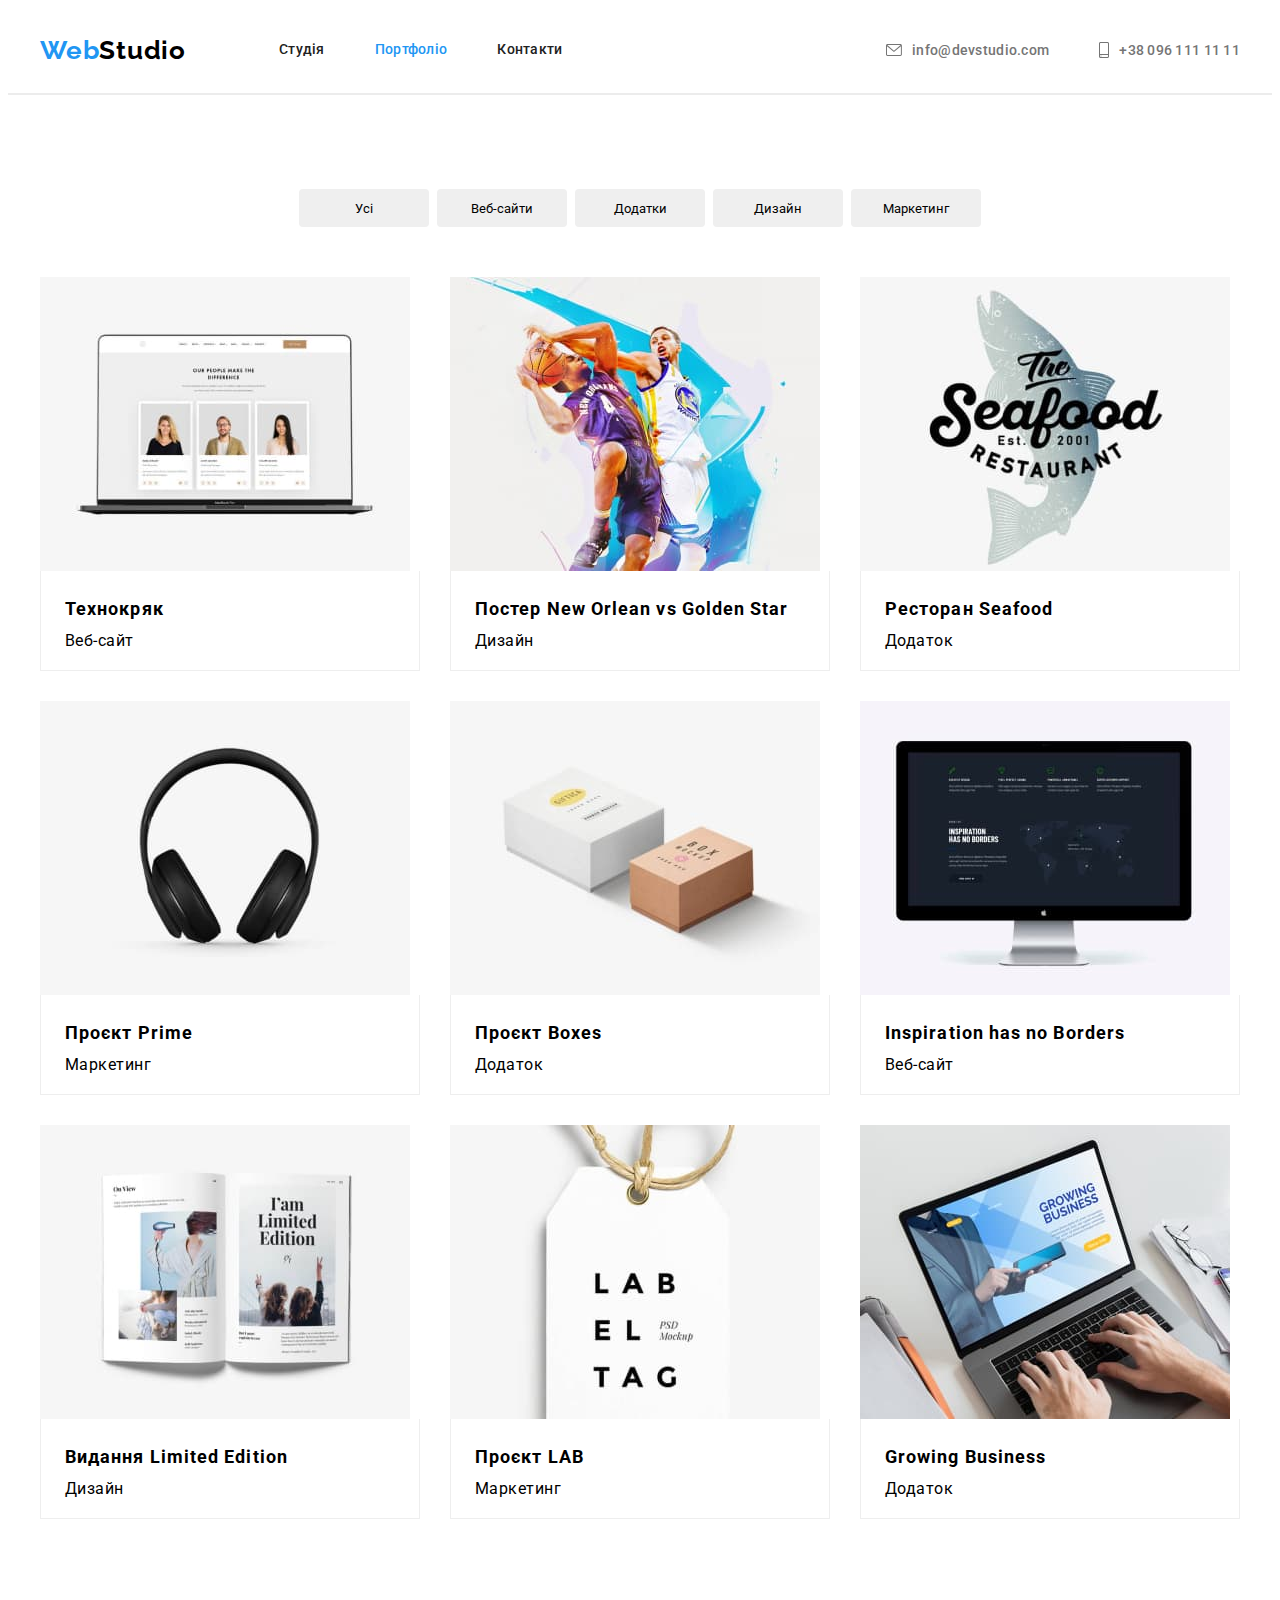
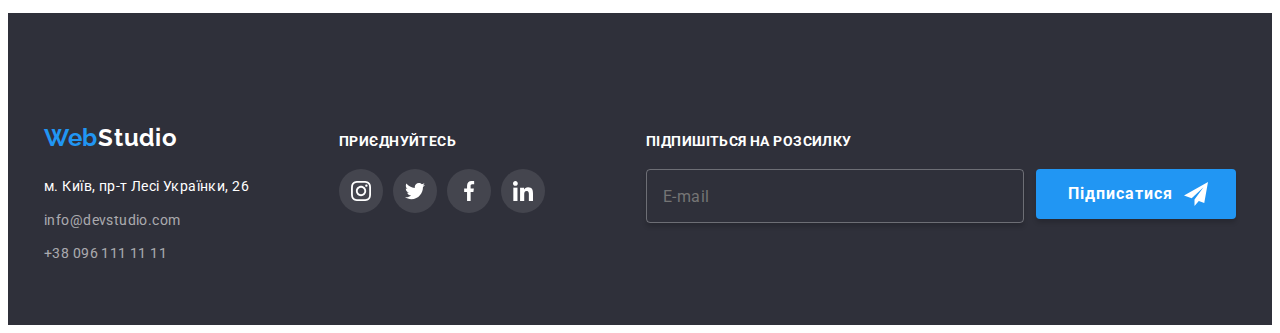
==== commit 749ea16e: "add #32" ====
--- a/panges/portfolio.html
+++ b/panges/portfolio.html
@@ -12,124 +12,124 @@
 </head>
 <body>
   <header class="header">
-    <div class="container header-box">
-    <a class="logo-link" href="../index.html"><span class="logo">Web</span><span class="header-logo">Studio</span></a>
-    <nav class="header-nav">
-      <ul class="nav-list">
-        <li class="nav-item"><a href="../index.html" class="nav-link">Студія</a></li>
-        <li class="nav-item"><a href="../panges/portfolio.html" class="nav-link active">Портфоліо</a></li>
-        <li class="nav-item"><a href="#" class="nav-link">Контакти</a></li>
+    <div class="container header__box">
+    <a class="header__logo-link" href="../index.html"><span class="header__logo">Web</span><span class="header__logo2">Studio</span></a>
+    <nav class="header__nav">
+      <ul class="header__nav-list">
+        <li class="heeder__nav-item"><a href="../index.html" class="header__nav-link">Студія</a></li>
+        <li class="heeder__nav-item"><a href="../panges/portfolio.html" class="header__nav-link header__active">Портфоліо</a></li>
+        <li class="heeder__nav-item"><a href="#" class="header__nav-link">Контакти</a></li>
       </ul>
     </nav>
-    <ul class="header-list">
-      <li><a class="header-link" href="mailto:info@devstudio.com"><svg class="header-svg ">
+    <ul class="header__list">
+      <li><a class="header__link" href="mailto:info@devstudio.com"><svg class="header__svg ">
         <use href="../img/symbol-defs.svg#envelope_hover"></use>
       </svg>   info@devstudio.com</a></li>
-      <li><a class="header-link" href="tel:+380961111111" ><svg class="header-svg header-svg2">
+      <li><a class="header__link" href="tel:+380961111111" ><svg class="header__svg header__svg2">
         <use href="../img/symbol-defs.svg#smartphone"></use>
       </svg>+38 096 111 11 11</a></li>
     </ul>
   </div>
   </header>
       <main>
-          <section class="section-advertising">
+          <section class="advertising">
           <div class="container">
-          <ul class="advertising-list">
-            <li class="advertising-item2"><button type="button" class="advertising-button">Усі</button></li>
-            <li class="advertising-item2"><button type="button" class="advertising-button">Веб-сайти</button></li>
-            <li class="advertising-item2"><button type="button" class="advertising-button">Додатки</button></li>
-            <li class="advertising-item2"><button type="button" class="advertising-button">Дизайн</button></li>
-            <li class="advertising-item2"><button type="button" class="advertising-button">Маркетинг</button></li>
+          <ul class="advertising__list">
+            <li class="advertising__item2"><button type="button" class="advertising__button advertising__btn">Усі</button></li>
+            <li class="advertising__item2"><button type="button" class="advertising__button advertising__btn">Веб-сайти</button></li>
+            <li class="advertising__item2"><button type="button" class="advertising__button advertising__btn">Додатки</button></li>
+            <li class="advertising__item2"><button type="button" class="advertising__button advertising__btn">Дизайн</button></li>
+            <li class="advertising__item2"><button type="button" class="advertising__button advertising__btn">Маркетинг</button></li>
           </ul>
-           <ul class="advertising-list2" >
-            <li class="advertising-item">
-              <div class="advertising-img-box">
-                <img class="advertising-img" src="../img/laptop.jpg" alt="ноутбук">
-                <p class="advertising-text2">Ресурс пропонує комплексні пропозиції з різним рівнем функціоналу та сервісів. Все це дозволить відвідувачу отримати вичерпні відомості про компанію чи приватну особу.</p>
-              </div>
-                <div class="advertising-div">
-                <h2 class="advertising-title">Технокряк</h2>
-                <p class="advertising-text">Веб-сайт</p>
-              </div>
-            </li>
-            <li class="advertising-item">
-              <div class="advertising-img-box">
-                <img class="advertising-img" src="../img/poster.jpg" alt="плакат">
-                <p class="advertising-text2">Ресурс пропонує комплексні пропозиції з різним рівнем функціоналу та сервісів. Все це дозволить відвідувачу отримати вичерпні відомості про компанію чи приватну особу.</p>
-              </div>
-                <div class="advertising-div">
-                <h2 class="advertising-title">Постер New Orlean vs Golden Star</h2>
-                <p class="advertising-text">Дизайн</p>
-              </div>
-            </li>
-            <li class="advertising-item">
-              <div class="advertising-img-box">
-                <img class="advertising-img" src="../img/restaurant.jpg" alt="Ресторан">
-                <p class="advertising-text2">Ресурс пропонує комплексні пропозиції з різним рівнем функціоналу та сервісів. Все це дозволить відвідувачу отримати вичерпні відомості про компанію чи приватну особу.</p>
-              </div>
-                <div class="advertising-div">
-                <h2 class="advertising-title">Ресторан Seafood</h2>
-                <p class="advertising-text">Додаток</p>
-              </div>
-            </li>
-            <li class="advertising-item">
-              <div class="advertising-img-box">
-                <img class="advertising-img" src="../img/headphones.jpg" alt="наушники">
-                <p class="advertising-text2">Ресурс пропонує комплексні пропозиції з різним рівнем функціоналу та сервісів. Все це дозволить відвідувачу отримати вичерпні відомості про компанію чи приватну особу.</p>
-              </div>
-                <div class="advertising-div">
-                <h2 class="advertising-title">Проєкт Prime</h2>
-                <p class="advertising-text">Маркетинг</p>
-              </div>
-            </li>
-            <li class="advertising-item">
-              <div class="advertising-img-box">
-                <img class="advertising-img" src="../img/box.jpg" alt="ящики">
-                <p class="advertising-text2">Ресурс пропонує комплексні пропозиції з різним рівнем функціоналу та сервісів. Все це дозволить відвідувачу отримати вичерпні відомості про компанію чи приватну особу.</p>
-              </div>
-                <div class="advertising-div">
-                <h2 class="advertising-title">Проєкт Boxes</h2>
-                <p class="advertising-text">Додаток</p>
-              </div>
-            </li>
-            <li class="advertising-item">
-              <div class="advertising-img-box">
-                <img class="advertising-img" src="../img/monitor.jpg" alt="манітор">
-                <p class="advertising-text2">Ресурс пропонує комплексні пропозиції з різним рівнем функціоналу та сервісів. Все це дозволить відвідувачу отримати вичерпні відомості про компанію чи приватну особу.</p>
-              </div>
-                <div class="advertising-div">
-                <h2 class="advertising-title">Inspiration has no Borders</h2>
-                <p class="advertising-text">Веб-сайт</p>
-              </div>
-            </li>
-            <li class="advertising-item">
-              <div class="advertising-img-box">
-                <img class="advertising-img" src="../img/magazine.jpg" alt="журнал">
-                <p class="advertising-text2">Ресурс пропонує комплексні пропозиції з різним рівнем функціоналу та сервісів. Все це дозволить відвідувачу отримати вичерпні відомості про компанію чи приватну особу.</p>
-              </div>
-                <div class="advertising-div">
-                <h2 class="advertising-title">Видання Limited Edition</h2>
-                <p class="advertising-text">Дизайн</p>
-              </div>
-            </li>
-            <li class="advertising-item">
-              <div class="advertising-img-box">
-                <img class="advertising-img" src="../img/label.jpg" alt="єтікетка">
-                <p class="advertising-text2">Ресурс пропонує комплексні пропозиції з різним рівнем функціоналу та сервісів. Все це дозволить відвідувачу отримати вичерпні відомості про компанію чи приватну особу.</p>
-              </div>
-                <div class="advertising-div">
-                <h2 class="advertising-title">Проєкт LAB</h2>
-                <p class="advertising-text">Маркетинг</p>
-              </div>
-            </li>
-            <li class="advertising-item">
-              <div class="advertising-img-box">
-                <img class="advertising-img" src="../img/laptop2.jpg" alt="ноутбук">
-                <p class="advertising-text2">Ресурс пропонує комплексні пропозиції з різним рівнем функціоналу та сервісів. Все це дозволить відвідувачу отримати вичерпні відомості про компанію чи приватну особу.</p>
-              </div>
-                <div class="advertising-div">
-                <h2 class="advertising-title">Growing Business</h2>
-                <p class="advertising-text">Додаток</p>
+           <ul class="advertising__list2" >
+            <li class="advertising__item">
+              <div class="advertising__img-box">
+                <img class="advertising__img" src="../img/laptop.jpg" alt="ноутбук">
+                <p class="advertising__text2">Ресурс пропонує комплексні пропозиції з різним рівнем функціоналу та сервісів. Все це дозволить відвідувачу отримати вичерпні відомості про компанію чи приватну особу.</p>
+              </div>
+                <div class="advertising__div">
+                <h2 class="advertising__title">Технокряк</h2>
+                <p class="advertising__text">Веб-сайт</p>
+              </div>
+            </li>
+            <li class="advertising__item">
+              <div class="advertising__img-box">
+                <img class="advertising__img" src="../img/poster.jpg" alt="плакат">
+                <p class="advertising__text2">Ресурс пропонує комплексні пропозиції з різним рівнем функціоналу та сервісів. Все це дозволить відвідувачу отримати вичерпні відомості про компанію чи приватну особу.</p>
+              </div>
+                <div class="advertising__div">
+                <h2 class="advertising__title">Постер New Orlean vs Golden Star</h2>
+                <p class="advertising__text">Дизайн</p>
+              </div>
+            </li>
+            <li class="advertising__item">
+              <div class="advertising__img-box">
+                <img class="advertising__img" src="../img/restaurant.jpg" alt="Ресторан">
+                <p class="advertising__text2">Ресурс пропонує комплексні пропозиції з різним рівнем функціоналу та сервісів. Все це дозволить відвідувачу отримати вичерпні відомості про компанію чи приватну особу.</p>
+              </div>
+                <div class="advertising__div">
+                <h2 class="advertising__title">Ресторан Seafood</h2>
+                <p class="advertising__text">Додаток</p>
+              </div>
+            </li>
+            <li class="advertising__item">
+              <div class="advertising__img-box">
+                <img class="advertising__img" src="../img/headphones.jpg" alt="наушники">
+                <p class="advertising__text2">Ресурс пропонує комплексні пропозиції з різним рівнем функціоналу та сервісів. Все це дозволить відвідувачу отримати вичерпні відомості про компанію чи приватну особу.</p>
+              </div>
+                <div class="advertising__div">
+                <h2 class="advertising__title">Проєкт Prime</h2>
+                <p class="advertising__text">Маркетинг</p>
+              </div>
+            </li>
+            <li class="advertising__item">
+              <div class="advertising__img-box">
+                <img class="advertising__img" src="../img/box.jpg" alt="ящики">
+                <p class="advertising__text2">Ресурс пропонує комплексні пропозиції з різним рівнем функціоналу та сервісів. Все це дозволить відвідувачу отримати вичерпні відомості про компанію чи приватну особу.</p>
+              </div>
+                <div class="advertising__div">
+                <h2 class="advertising__title">Проєкт Boxes</h2>
+                <p class="advertising__text">Додаток</p>
+              </div>
+            </li>
+            <li class="advertising__item">
+              <div class="advertising__img-box">
+                <img class="advertising__img" src="../img/monitor.jpg" alt="манітор">
+                <p class="advertising__text2">Ресурс пропонує комплексні пропозиції з різним рівнем функціоналу та сервісів. Все це дозволить відвідувачу отримати вичерпні відомості про компанію чи приватну особу.</p>
+              </div>
+                <div class="advertising__div">
+                <h2 class="advertising__title">Inspiration has no Borders</h2>
+                <p class="advertising__text">Веб-сайт</p>
+              </div>
+            </li>
+            <li class="advertising__item">
+              <div class="advertising__img-box">
+                <img class="advertising__img" src="../img/magazine.jpg" alt="журнал">
+                <p class="advertising__text2">Ресурс пропонує комплексні пропозиції з різним рівнем функціоналу та сервісів. Все це дозволить відвідувачу отримати вичерпні відомості про компанію чи приватну особу.</p>
+              </div>
+                <div class="advertising__div">
+                <h2 class="advertising__title">Видання Limited Edition</h2>
+                <p class="advertising__text">Дизайн</p>
+              </div>
+            </li>
+            <li class="advertising__item">
+              <div class="advertising__img-box">
+                <img class="advertising__img" src="../img/label.jpg" alt="єтікетка">
+                <p class="advertising__text2">Ресурс пропонує комплексні пропозиції з різним рівнем функціоналу та сервісів. Все це дозволить відвідувачу отримати вичерпні відомості про компанію чи приватну особу.</p>
+              </div>
+                <div class="advertising__div">
+                <h2 class="advertising__title">Проєкт LAB</h2>
+                <p class="advertising__text">Маркетинг</p>
+              </div>
+            </li>
+            <li class="advertising__item">
+              <div class="advertising__img-box">
+                <img class="advertising__img" src="../img/laptop2.jpg" alt="ноутбук">
+                <p class="advertising__text2">Ресурс пропонує комплексні пропозиції з різним рівнем функціоналу та сервісів. Все це дозволить відвідувачу отримати вичерпні відомості про компанію чи приватну особу.</p>
+              </div>
+                <div class="advertising__div">
+                <h2 class="advertising__title">Growing Business</h2>
+                <p class="advertising__text">Додаток</p>
               </div>
             </li>
            </ul>
@@ -137,65 +137,68 @@
       </section>
     </main>
     <footer class="footer">
-      <div class="container footer-box">
-        <div class="footer-div">
-          <div class="footer-divv">
-            <a class="logo-link2" href="../index.html"><span class="logo">Web</span><span class="footer-logo">Studio</span></a>
+      <div class="container footer__box">
+        <div class="footer__div">
+          <div class="footer__divv">
+            <a class="footer__logo-link" href="../index.html"><span class="footer__logo">Web</span><span class="footer__logo2">Studio</span></a>
           </div>
             <address>
-            <a href="https://www.google.com/maps/d/viewer?mid=10uSM3H-mIU3GznYo2szRIEphczw&hl=en_US&ll=50.42732700000004%2C30.538092&z=17" class="footer-link2" target="_blank">м. Київ, пр-т Лесі Українки, 26</a>
-            <ul class="footer-link">
-              <li class="footer-item"><a href="mailto:info@devstudio.com" class="footer-link">info@devstudio.com</a></li>
-              <li class="footer-item"><a href="tel:+380961111111" class="footer-link">+38 096 111 11 11</a></li>
+            <a href="https://www.google.com/maps/d/viewer?mid=10uSM3H-mIU3GznYo2szRIEphczw&hl=en_US&ll=50.42732700000004%2C30.538092&z=17" class="footer__link2" target="_blank">м. Київ, пр-т Лесі Українки, 26</a>
+            <ul class="footer__link">
+              <li class="footer__item"><a href="mailto:info@devstudio.com" class="footer__link">info@devstudio.com</a></li>
+              <li class="footer__item"><a href="tel:+380961111111" class="footer__link">+38 096 111 11 11</a></li>
             </ul>
           </address>
         </div>
-    <div class="footer-div2">
-    <h2 class="footer-title">приєднуйтесь</h2>
-    <ul class="footer-list2">
-      <li class="footer-item2">
-        <a class="footer-svg-link" href="">
-        <svg class="footer-svg">
+    <div class="footer__div2">
+    <h2 class="footer__title">приєднуйтесь</h2>
+    <ul class="footer__list2">
+      <li class="footer__item2">
+        <a class="footer__svg-link" href="">
+        <svg class="footer__svg">
         <use href="../img/symbol-defs.svg#instagram"></use>
       </svg>
     </a>
     </li>
-      <li class="footer-item2">
-        <a class="footer-svg-link" href="">
-        <svg class="footer-svg">
+      <li class="footer__item2">
+        <a class="footer__svg-link" href="">
+        <svg class="footer__svg">
         <use href="../img/symbol-defs.svg#twitter"></use>
       </svg>
     </a>
     </li>
-      <li class="footer-item2">
-      <a class="footer-svg-link" href="">
-        <svg class="footer-svg">
+      <li class="footer__item2">
+      <a class="footer__svg-link" href="">
+        <svg class="footer__svg">
         <use href="../img/symbol-defs.svg#facebook"></use>
       </svg>
     </a>
     </li>
-      <li class="footer-item2">
-        <a class="footer-svg-link" href="">
-        <svg class="footer-svg">
+      <li class="footer__item2">
+        <a class="footer__svg-link" href="">
+        <svg class="footer__svg">
         <use href="../img/symbol-defs.svg#linkedin"></use>
       </svg>
     </a></li>
     </ul>
     </div>
-    <form class="footer-form">
-      <h2 class="footer-title2">Підпишіться на розсилку</h2>
-      <!-- <div class="footer-divv2"> -->
-        <div class="footer-test">
-      <input type="text" placeholder="E-mail" class="footer-input" required>
-      <div class="footer-divv3">
-       <button type="submit" class="footer-button footer-btn">Підписатися</button>
-       <svg class="footer-svg2">
+    <div class="footer__diiv">
+    <form class="footer__form">
+      <h2 class="footer__title2">Підпишіться на розсилку</h2>
+       <div class="footer-divv2">
+        <div class="footer__test">
+      <input type="text" placeholder="E-mail" class="footer__input" required>
+      <div class="footer__divv3">
+       <button type="submit" class="footer__button footer__btn">Підписатися 
+        <svg class="footer__svg2">
         <use href="../img/symbol-defs.svg#send"></use>
-       </svg>
+       </svg></button>
+       
        </div>
       </div>
       </form>
     </div>
+    </div>
     </footer>
 </body>
 </html>--- a/style/main.min.css
+++ b/style/main.min.css
@@ -1 +1 @@
-ul{list-style:none}a{text-decoration:none}h1,h2,h3,p,ul{margin:0;padding:0}img{display:block}button{padding:0}address{font-style:normal}:root{--text-color: #757575;--footer-bg: #2F303A;--section-bg: #F5F4FA;--buton-bg: #2196F3;--footer-a: #FFF;--footer-a2: rgba(255, 255, 255, 0.60);--header-href: #212121;--logo-color: #000;--color-svg: #AFB1B8}.container{width:1200px;margin-left:auto;margin-right:auto;padding-left:15px;padding-right:15px}body{font-family:"Roboto"}.header{padding-top:24px;padding-bottom:25px;border-bottom:2px solid #ececec}.header-box{display:flex;align-items:center}.logo-link{margin-right:93px}.logo{color:var(--buton-bg);font-size:26px;font-family:"Raleway";font-weight:700;line-height:1.39;letter-spacing:.78px}.header-logo{color:var(--logo-color);font-size:26px;font-family:"Raleway";font-weight:700;line-height:1.39;letter-spacing:.78px}.nav-list{display:flex;gap:50px}.nav-link{color:var(--header-href);font-size:14px;font-weight:500;line-height:1.15;letter-spacing:.28px;transition-property:color;transition-duration:250ms;transition-timing-function:cubic-bezier(0.4, 0, 0.2, 1)}.header-list{display:flex;gap:50px;margin-left:auto}.header-link{color:var(--text-color);font-size:14px;font-weight:500;line-height:1.15;letter-spacing:.28px;display:flex;align-items:center;gap:10px}.header-svg{width:16px;height:12px;fill:var(--text-color);transition-property:color,fill;transition-duration:250ms;transition-timing-function:cubic-bezier(0.4, 0, 0.2, 1)}.header-svg2{width:10px;height:16px;transition-property:color,fill;transition-duration:250ms;transition-timing-function:cubic-bezier(0.4, 0, 0.2, 1)}.active{color:var(--buton-bg)}.nav-link::after{content:" ";width:100%;height:4px;background-color:var(--buton-bg);border-radius:10px;display:block;opacity:0;transition:opacity 250ms cubic-bezier(0.4, 0, 0.2, 1);transition:transform 250ms cubic-bezier(0.4, 0, 0.2, 1)}.nav-link:hover::after{opacity:1;transform:translate(0px, 34px)}.nav-link:hover{color:var(--buton-bg)}.header-link:hover{color:var(--buton-bg)}.header-link:hover .header-svg{fill:var(--buton-bg)}.nav-link:focus{color:var(--buton-bg)}.header-link:focus{color:var(--buton-bg)}.header-link:focus .header-svg{fill:var(--buton-bg)}.section-business{background-image:linear-gradient(rgba(47, 48, 58, 0.4), rgba(47, 48, 58, 0.4)),url(../img/development1.jpg);background-repeat:no-repeat;background-position:center;background-size:cover;background-color:rgba(47,48,58,.4);padding-top:200px;padding-bottom:200px;text-align:center}.business-title{width:696px;color:var(--footer-a);text-align:center;font-family:"Roboto";font-size:44px;font-style:normal;font-weight:900;line-height:60px;letter-spacing:2.64px;text-transform:uppercase;margin-left:auto;margin-right:auto;margin-bottom:30px}.business-btn{width:216px;height:50px;border-radius:4px;background-color:var(--buton-bg);color:var(--footer-a);border:none;padding:10px 32px;box-shadow:0px 4px 4px 0px rgba(0,0,0,.15)}.business-button{color:var(--footer-a);font-family:"Roboto";padding-left:32px;padding-bottom:10px;padding-right:32px;padding-top:10px}.section-details{padding-top:94px}.details-list{display:flex;gap:30px}.details-item::before{content:"";width:270px;height:120px;background-image:url(../img/antena1.png);background-repeat:no-repeat;background-position:center;background-size:70px;background-color:var(--section-bg);display:block;border-radius:4px;margin-bottom:30px}.details-item:nth-child(2)::before{background-image:url(../img/clock1.png)}.details-item:nth-child(3)::before{background-image:url(../img/diagram1.png)}.details-item:nth-child(4)::before{background-image:url(../img/astronaut1.png)}.details-subtitle{font-size:14px;font-weight:700;line-height:1.15;letter-spacing:.42px;text-transform:uppercase;margin-bottom:10px}.details-text{font-size:14px;font-weight:400;line-height:1.72;letter-spacing:.42px}.section-work{padding-top:94px;padding-bottom:94px}.work-list{align-items:center;justify-content:center;display:flex;gap:30px}.work-title{text-align:center;font-size:36px;font-weight:700;line-height:42px;letter-spacing:1.08px;margin-bottom:50px}.work-img{width:370px;height:294px}.work-title2{color:var(--footer-a);text-align:center;font-family:Roboto;font-size:14px;font-style:normal;font-weight:700;line-height:normal;letter-spacing:.42px;text-transform:uppercase;background:rgba(47,48,58,.8);width:370px;height:70px;position:absolute;top:1439px;padding:27px}.section-team{background-color:var(--section-bg);padding-top:94px;padding-bottom:94px}.team-list{display:flex;gap:30px;text-align:center}.team-title{text-align:center;font-size:36px;font-weight:700;line-height:42px;letter-spacing:1.08px;margin-bottom:50px}.team-img{width:270px;height:260px}.team-div{padding-top:30px;padding-bottom:30px;background-color:var(--footer-a)}.team-subtitle{font-size:16px;font-weight:500;line-height:1.1875;letter-spacing:.48px;margin-bottom:10px}.team-text{font-size:16px;font-weight:400;line-height:1.1875;letter-spacing:.48px}.team-div2{margin-top:16px;display:flex;gap:10px;justify-content:center}.team-link{width:44px;height:44px;border:1px solid var(--footer-a);border-radius:50%;display:flex;justify-content:center;align-content:center;align-items:center}.team-link:hover{background-color:var(--buton-bg)}.team-link:hover .team-svg{fill:var(--footer-a)}.team-link:focus{background-color:var(--buton-bg)}.team-link:focus .team-svg{fill:var(--footer-a)}.team-svg{fill:var(--color-svg);width:20px;height:20px;transition-property:background-color,fill;transition-duration:250ms;transition-timing-function:cubic-bezier(0.4, 0, 0.2, 1)}.section-company{padding-top:94px;padding-bottom:94px}.company-title{color:var(--header-href);text-align:center;font-family:"Roboto";font-size:36px;font-style:normal;font-weight:700;line-height:normal;letter-spacing:1.08px;margin-bottom:50px}.company-list{display:flex;justify-content:center;gap:30px}.company-link{width:170px;height:92px;border-radius:4px;border:1px solid var(--color-svg);display:flex;justify-content:center;align-content:center;align-items:center}.company-link:hover{border:1px solid var(--buton-bg)}.company-link:hover .company-svg{fill:var(--buton-bg)}.company-link:focus{border:1px solid var(--buton-bg)}.company-link:focus .company-svg{fill:var(--buton-bg)}.company-svg{width:106px;height:60px;fill:var(--color-svg);background-color:var(--footer-a);transition-property:border,fill;transition-duration:250ms;transition-timing-function:cubic-bezier(0.4, 0, 0.2, 1)}footer{background-color:var(--footer-bg);padding-top:60px;padding-bottom:60px}.footer-box{display:flex;align-items:baseline}.footer-logo{color:var(--footer-a);font-size:26px;font-family:"Raleway";font-weight:700;line-height:1.39;letter-spacing:.78px}.footer-divv{margin-bottom:20px}.footer-link2{color:var(--footer-a);font-size:14px;font-weight:400;line-height:1.72;letter-spacing:.42px;margin-top:20px}.footer-item{margin-top:9px}.footer-link{color:var(--footer-a2);font-size:14px;font-weight:400;line-height:1.72;letter-spacing:.42px}.footer-div2{margin-left:82px}.footer-title{color:var(--footer-a);font-family:"Roboto";font-size:14px;font-style:normal;font-weight:700;line-height:normal;letter-spacing:.42px;text-transform:uppercase}.footer-list2{display:flex;gap:10px;margin-top:20px}.footer-svg-link{width:44px;height:44px;border:1px;border-radius:50%;background-color:rgba(255,255,255,.1);display:flex;justify-content:center;align-items:center;transition-property:background-color;transition-duration:250ms;transition-timing-function:cubic-bezier(0.4, 0, 0.2, 1)}.footer-svg-link:hover{background-color:var(--buton-bg)}.footer-svg-link:focus{background-color:var(--buton-bg)}.footer-svg{fill:var(--footer-a);width:20px;height:20px}.footer-form{margin-left:auto}.footer-title2{color:var(--footer-a);font-family:"Roboto";font-size:14px;font-style:normal;font-weight:700;line-height:normal;letter-spacing:.42px;text-transform:uppercase;margin-bottom:20px}.footer-test{display:flex;gap:12px}.footer-input{width:358px;height:50px;border-radius:4px;border:1px solid rgba(255,255,255,.3);background:rgba(33,150,243,0);box-shadow:0px 4px 4px 0px rgba(0,0,0,.15)}.footer-input{color:rgba(255,255,255,.6);font-family:"Roboto";font-size:16px;font-style:normal;font-weight:400;line-height:20px;letter-spacing:.48px;padding-left:16px}.footer-divv3{position:relative}.footer-btn{width:200px;height:50px;border-radius:4px;background-color:var(--buton-bg);color:var(--footer-a);border:none;padding:10px 32px;box-shadow:0px 4px 4px 0px rgba(0,0,0,.15)}.footer-button{color:var(--footer-a);text-align:center;font-family:"Roboto";font-size:16px;font-style:normal;font-weight:700;line-height:30px;letter-spacing:.96px;padding-right:63px}.footer-svg2{width:24px;height:24px;fill:var(--footer-a);position:absolute;top:13px;right:28px}.backdrop{display:flex;justify-content:center;align-items:center;position:fixed;top:0;left:0;width:100%;height:100%;background:rgba(0,0,0,.2);opacity:1;transition:opacity 250ms cubic-bezier(0.4, 0, 0.2, 1)}.is-hidden{opacity:0;pointer-events:none}.modal{position:relative;padding:40px;border-radius:4px;background:#fff;box-shadow:0px 1px 3px 0px rgba(0,0,0,.12),0px 1px 1px 0px rgba(0,0,0,.14),0px 2px 1px 0px rgba(0,0,0,.2);transition:transform 250ms cubic-bezier(0.4, 0, 0.2, 1)}.is-hidden .modal{transform:translate(1000px, 1000px) rotate(360deg)}.modal-title{margin-bottom:12px;color:var(--header-href);text-align:center;font-family:"Roboto";font-size:20px;font-weight:700;line-height:normal;letter-spacing:.6px}.modal-label{display:block;margin-bottom:4px;color:var(--text-color);font-family:"Roboto";font-size:12px;font-weight:400;line-height:normal;letter-spacing:.12px}.modal-div{position:relative}.modal-input{width:448px;height:40px;border-radius:4px;border:1px solid rgba(33,33,33,.2);margin-bottom:10px;transition-property:border,fill;transition-duration:250ms;transition-timing-function:cubic-bezier(0.4, 0, 0.2, 1);padding-left:42px}.modal-input:hover{border:1px solid var(--buton-bg)}.modal-input:hover .modal-svg{fill:var(--buton-bg)}.modal-input:focus{border:1px solid var(--buton-bg)}.modal-input:focus .modal-svg{fill:var(--buton-bg)}.modal-svg{width:18px;height:18px;position:absolute;top:11px;left:12px}.modal-label-comment{margin-bottom:4px;display:block;color:var(--text-color);font-family:"Roboto";font-size:12px;font-weight:400;line-height:normal;letter-spacing:.12px}.modal-textarea{resize:none;width:448px;height:120px;border-radius:4px;border:1px solid rgba(33,33,33,.2);padding:12px 16px;color:rgba(117,117,117,.5);font-family:"Roboto";font-size:12px;font-weight:400;line-height:normal;letter-spacing:.12px;transition-property:border;transition-duration:250ms;transition-timing-function:cubic-bezier(0.4, 0, 0.2, 1)}.modal-textarea:hover{border:1px solid var(--buton-bg)}.modal-textarea:focus{border:1px solid var(--buton-bg)}.modaly-label-checkbox{margin-top:20px;display:flex;justify-content:center;align-items:center}.modal-inputt-box{width:16px;height:15px}.modal-text{color:var(--text-color);font-family:"Roboto";font-size:14px;font-weight:400;line-height:24px;letter-spacing:.42px;margin-right:8px}.modal-link{color:var(--buton-bg);font-family:"Roboto";font-size:14px;font-weight:400;line-height:24px;letter-spacing:.42px;text-decoration-line:underline}.modal-button{width:200px;height:50px;color:var(--footer-a);text-align:center;font-family:"Roboto";font-size:16px;font-weight:700;line-height:30px;letter-spacing:.96px;padding:10px 52px;border-radius:4px;background-color:var(--buton-bg);box-shadow:0px 4px 4px 0px rgba(0,0,0,.15);border:none;margin-top:30px;margin-left:124px;margin-right:124px}.modal-btn{width:30px;height:30px;border-radius:50%;border:1px solid rgba(0,0,0,.1);display:flex;justify-content:center;align-items:center;position:absolute;top:8px;right:8px}.modal-svg2{width:18px;height:18px;transition-property:fill;transition-duration:250ms;transition-timing-function:cubic-bezier(0.4, 0, 0.2, 1)}.modal-svg2:hover{fill:var(--buton-bg)}.modal-svg2:focus{fill:var(--buton-bg)}.section-advertising{padding-bottom:94px;padding-top:94px}.advertising-list{display:flex;gap:8px;justify-content:center;margin-bottom:50px}button{width:130px;height:38px;flex-shrink:0;border-radius:4px}.advertising-button{padding-left:25px;padding-top:6px;padding-bottom:6px;padding-right:25px;font-family:"Roboto";border:none;transition-property:color,background-color,box-shadow;transition-duration:250ms;transition-timing-function:cubic-bezier(0.4, 0, 0.2, 1)}.advertising-button:hover{box-shadow:0px 3px 1px 0px rgba(0,0,0,.1),0px 1px 2px 0px rgba(0,0,0,.08),0px 2px 2px 0px rgba(0,0,0,.12);background:var(--buton-bg);color:var(--footer-a)}.advertising-button:focus{background:var(--buton-bg)}.advertising-list2{display:flex;flex-wrap:wrap;gap:30px}.advertising-item{flex-basis:calc((100% - 60px)/3);transition:box-shadow 250ms cubic-bezier(0.4, 0, 0.2, 1)}.advertising-item:hover{box-shadow:0px 1px 1px 0px rgba(0,0,0,.12),0px 4px 4px 0px rgba(0,0,0,.06),1px 4px 6px 0px rgba(0,0,0,.16)}.advertising-item:hover .advertising-text2{opacity:1;transform:translate(0)}.advertising-img-box{position:relative;overflow:hidden;transition:transformY 1s,opacity 1s}.advertising-text2{width:100%;height:100%;font-size:18px;font-weight:400;line-height:28px;letter-spacing:.54px;color:var(--footer-a);background-color:rgba(33,150,243,.9);position:absolute;top:0;left:0;padding:63px 24px 63px 24px;opacity:1;transform:translate(0, 100%);z-index:100;transition:transform 250ms cubic-bezier(0.4, 0, 0.2, 1)}.advertising-div{padding-top:20px;padding-bottom:20px;background-color:var(--footer-a);border:1px solid #eee;padding-left:24px;border-top:none}.advertising-title{font-size:18px;font-weight:700;line-height:2;letter-spacing:1.08px}.advertising-text{font-size:16px;font-weight:400;line-height:1.875;letter-spacing:.48px;margin-top:4px}/*# sourceMappingURL=main.min.css.map */+ul{list-style:none}a{text-decoration:none}h1,h2,h3,p,ul{margin:0;padding:0}img{display:block;width:100%;height:auto;max-width:100%}button{padding:0}address{font-style:normal}.footer__logo2,.footer__logo,.header__logo2,.header__logo{font-size:24px;font-family:"Raleway";font-weight:700;line-height:1.39;letter-spacing:.72px}.container{max-width:1200px;margin-left:auto;margin-right:auto;padding-left:15px;padding-right:15px}@media screen and (min-width: 480px){.container{width:480px}}@media screen and (min-width: 768px){.container{width:768px}}@media screen and (min-width: 1200px){.container{width:1200px}}body{font-family:"Roboto"}.header{padding-top:16px;padding-bottom:16px;border-bottom:2px solid #ececec}@media screen and (min-width: 768px){.header{padding-top:26px;padding-bottom:26px}}@media screen and (min-width: 1200px){.header{padding-top:24px;padding-bottom:25px}}.header__box{display:flex;align-items:center}.header__logo-link{margin-right:auto}@media screen and (min-width: 768px){.header__logo-link{margin-right:88px}}@media screen and (min-width: 1200px){.header__logo-link{margin-right:93px}}.header__logo{color:#2196f3}@media screen and (min-width: 1200px){.header__logo{font-size:26px;letter-spacing:.78px}}.header__logo2{color:#000}@media screen and (min-width: 1200px){.header__logo2{font-size:26px;letter-spacing:.78px}}.header__nav{display:none}@media screen and (min-width: 768px){.header__nav{display:block}}.header__nav-list{display:flex;gap:50px}.header__nav-link{color:#212121;font-family:"Roboto";font-size:14px;font-weight:500;line-height:1.15;letter-spacing:.28px;transition-property:color;transition-duration:250ms;transition-timing-function:cubic-bezier(0.4, 0, 0.2, 1)}.header__active{color:#2196f3}.header__nav-link::after{content:" ";width:100%;height:4px;background-color:#2196f3;border-radius:10px;display:block;opacity:0;transition:opacity 250ms cubic-bezier(0.4, 0, 0.2, 1);transition:transform 250ms cubic-bezier(0.4, 0, 0.2, 1)}.header__nav-link:hover::after{opacity:1;transform:translate(0px, 34px)}.header__nav-link:hover{color:#2196f3}.header__nav-link:focus{color:#2196f3}.header__list{display:none;margin-left:auto}@media screen and (min-width: 768px){.header__list{display:flex;flex-direction:column;gap:10px}}@media screen and (min-width: 1200px){.header__list{gap:50px;flex-direction:row;display:flex}}.header__link{color:#757575;font-family:"Roboto";font-size:14px;font-weight:500;line-height:1.15;letter-spacing:.28px;display:flex;align-items:center;gap:10px}.header__svg{width:16px;height:12px;fill:#757575;transition-property:color,fill;transition-duration:250ms;transition-timing-function:cubic-bezier(0.4, 0, 0.2, 1)}.header__svg2{width:10px;height:16px;transition-property:color,fill;transition-duration:250ms;transition-timing-function:cubic-bezier(0.4, 0, 0.2, 1)}.header__link:hover{color:#2196f3}.header__link:hover .header__svg{fill:#2196f3}.header__link:focus{color:#2196f3}.header__link:focus .header__svg{fill:#2196f3}.business{background-image:linear-gradient(rgba(47, 48, 58, 0.4), rgba(47, 48, 58, 0.4)),url(../img/development1.jpg);background-repeat:no-repeat;background-position:center;background-size:cover;background-color:rgba(47,48,58,.4);padding-top:118px;padding-bottom:118px;text-align:center}@media screen and (min-width: 1200px){.business{padding-top:200px;padding-bottom:200px}}.business__title{width:100%;color:#fff;text-align:center;font-family:"Roboto";font-size:26px;font-weight:900;line-height:1.61;letter-spacing:1.56px;text-transform:uppercase;margin-left:auto;margin-right:auto;margin-bottom:30px}@media screen and (min-width: 480px){.business__title{width:360px}}@media screen and (min-width: 1200px){.business__title{width:696px;font-family:"Roboto";font-size:44px;font-weight:900;line-height:1.36;letter-spacing:2.64px}}.business__btn{width:216px;height:50px;border-radius:4px;background-color:#2196f3;color:#fff;border:none;padding:10px 32px;box-shadow:0px 4px 4px 0px rgba(0,0,0,.15)}.business__button{color:#fff;font-family:"Roboto";padding-left:24px;padding-bottom:10px;padding-right:24px;padding-top:10px}@media screen and (min-width: 1200px){.business__button{padding-left:32px;padding-bottom:10px;padding-right:32px;padding-top:10px}}.details{padding-top:60px;padding-bottom:60px}@media screen and (min-width: 1200px){.details{padding-top:94px}}.details__list{display:flex;gap:30px;flex-wrap:wrap;justify-content:center}.details__item::before{content:"";width:100%;height:120px;background-image:url(../img/antena1.png);background-repeat:no-repeat;background-position:center;background-size:70px;background-color:#f5f4fa;display:block;border-radius:4px;margin-bottom:30px}@media screen and (min-width: 480px){.details__item::before{width:450px}}@media screen and (min-width: 768px){.details__item::before{width:354px}}@media screen and (min-width: 1200px){.details__item::before{width:270px}}.details__item:nth-child(2)::before{background-image:url(../img/clock1.png)}.details__item:nth-child(3)::before{background-image:url(../img/diagram1.png)}.details__item:nth-child(4)::before{background-image:url(../img/astronaut1.png)}.details__subtitle{font-family:"Roboto";font-size:14px;font-weight:700;line-height:1.15;letter-spacing:.42px;text-transform:uppercase;text-align:center;margin-bottom:10px}@media screen and (min-width: 768px){.details__subtitle{text-align:start}}.details__text{font-family:"Roboto";font-size:14px;font-weight:400;line-height:1.72;letter-spacing:.42px;width:100%}@media screen and (min-width: 480px){.details__text{width:450px}}@media screen and (min-width: 768px){.details__text{width:354px}}@media screen and (min-width: 1200px){.details__text{width:270px}}.work{padding-top:94px;padding-bottom:94px;display:none}@media screen and (min-width: 1200px){.work{display:block}}.work__list{align-items:center;justify-content:center;display:flex;gap:30px}.work__title{text-align:center;font-family:"Roboto";font-size:36px;font-weight:700;line-height:42px;letter-spacing:1.08px;margin-bottom:50px}.work__img{width:370px;height:294px}.work__title2{color:#fff;text-align:center;font-family:"Roboto";font-size:14px;font-weight:700;line-height:normal;letter-spacing:.42px;font-style:normal;text-transform:uppercase;background:rgba(47,48,58,.8);width:370px;height:70px;position:absolute;top:1499px;padding:27px}.team{background-color:#f5f4fa;padding-top:60px;padding-bottom:60px}@media screen and (min-width: 1200px){.team{padding-top:94px;padding-bottom:94px}}.team__list{display:flex;gap:30px;text-align:center;flex-wrap:wrap}.team__item{flex-basis:100%}@media screen and (min-width: 768px){.team__item{flex-basis:calc((100% - 30px)/2)}}@media screen and (min-width: 1200px){.team__item{flex-basis:calc((100% - 90px)/4)}}.team__title{text-align:center;font-family:"Roboto";font-size:36px;font-weight:700;line-height:42px;letter-spacing:1.08px;margin-bottom:30px}@media screen and (min-width: 1200px){.team__title{margin-bottom:50px}}.team__img{width:100%}@media screen and (min-width: 480px){.team__img{width:450px}}@media screen and (min-width: 768px){.team__img{width:354px}}@media screen and (min-width: 1200px){.team__img{width:270px}}.team__div{padding-top:30px;padding-bottom:24px;background-color:#fff}@media screen and (min-width: 1200px){.team__div{padding-bottom:30px}}.team__subtitle{font-family:"Roboto";font-size:16px;font-weight:500;line-height:1.1875;letter-spacing:.48px;margin-bottom:10px}.team__text{font-family:"Roboto";font-size:16px;font-weight:500;line-height:1.1875;letter-spacing:.48px}.team__div2{margin-top:16px;display:flex;gap:10px;justify-content:center}.team__link{width:44px;height:44px;border:1px solid #fff;border-radius:50%;display:flex;justify-content:center;align-content:center;align-items:center}.team__link:hover{background-color:#2196f3}.team__link:hover .team__svg{fill:#fff}.team__link:focus{background-color:#2196f3}.team__link:focus .team__svg{fill:#fff}.team__svg{fill:#afb1b8;width:20px;height:20px;transition-property:background-color,fill;transition-duration:250ms;transition-timing-function:cubic-bezier(0.4, 0, 0.2, 1)}.company{padding-top:60px;padding-bottom:60px}@media screen and (min-width: 1200px){.company{padding-top:94px;padding-bottom:94px}}.company__title{color:#212121;text-align:center;font-family:"Roboto";font-size:28px;font-weight:700;line-height:normal;letter-spacing:.84px;font-style:normal;margin-bottom:50px}@media screen and (min-width: 1200px){.company__title{font-family:"Roboto";font-size:36px;font-weight:700;line-height:normal;letter-spacing:1.08px}}.company__list{display:flex;justify-content:center;gap:30px;flex-wrap:wrap}.company__link{width:100%;height:92px;border-radius:4px;border:1px solid #afb1b8;display:flex;justify-content:center;align-content:center;align-items:center}@media screen and (min-width: 480px){.company__link{width:210px}}@media screen and (min-width: 768px){.company__link{width:226px}}@media screen and (min-width: 1200px){.company__link{width:170px}}.company__link:hover{border:1px solid #2196f3}.company__link:hover .company__svg{fill:#2196f3}.company__link:focus{border:1px solid #2196f3}.company__link:focus .company__svg{fill:#2196f3}.company__svg{width:106px;height:60px;fill:#afb1b8;background-color:#fff;transition-property:border,fill;transition-duration:250ms;transition-timing-function:cubic-bezier(0.4, 0, 0.2, 1)}.footer{background-color:#2f303a;padding-top:60px;padding-bottom:60px}.footer__box{display:flex;flex-direction:column;align-items:center;text-align:center;gap:60px;flex-wrap:wrap}@media screen and (min-width: 768px){.footer__box{display:flex;align-items:baseline;flex-direction:row;gap:0;justify-content:space-around}}@media screen and (min-width: 1200px){.footer__box{text-align:start}}.footer__divv{margin-bottom:20px}.footer__link2{color:#fff;font-family:"Roboto";font-size:14px;font-weight:400;line-height:1.72;letter-spacing:.42px;margin-top:20px}.footer__logo{color:#2196f3}@media screen and (min-width: 480px){.footer__logo{font-size:24px;letter-spacing:.72px}}@media screen and (min-width: 768px){.footer__logo{font-size:24px;letter-spacing:.72px}}.footer__logo2{color:#fff}@media screen and (min-width: 480px){.footer__logo2{font-size:24px;letter-spacing:.72px}}@media screen and (min-width: 768px){.footer__logo2{font-size:24px;letter-spacing:.72px}}.footer__item{margin-top:9px}.footer__link{color:rgba(255,255,255,.6);font-family:"Roboto";font-size:14px;font-weight:400;line-height:1.72;letter-spacing:.42px}@media screen and (min-width: 1200px){.footer__div2{margin-left:82px}}.footer__title{color:#fff;font-family:"Roboto";font-size:14px;font-weight:700;line-height:normal;letter-spacing:.42px;font-style:normal;text-transform:uppercase}.footer__list2{display:flex;gap:10px;margin-top:20px}.footer__svg-link{width:44px;height:44px;border:1px;border-radius:50%;background-color:rgba(255,255,255,.1);display:flex;justify-content:center;align-items:center;transition-property:background-color;transition-duration:250ms;transition-timing-function:cubic-bezier(0.4, 0, 0.2, 1)}.footer__svg-link:hover{background-color:#2196f3}.footer__svg-link:focus{background-color:#2196f3}.footer__svg{fill:#fff;width:20px;height:20px}@media screen and (min-width: 768px){.footer__diiv{margin-top:60px}}@media screen and (min-width: 1200px){.footer__diiv{margin-left:93px}}.footer__title2{color:#fff;font-family:"Roboto";font-size:14px;font-weight:700;line-height:normal;letter-spacing:.42px;font-style:normal;text-transform:uppercase;margin-bottom:20px}.footer__test{display:block}@media screen and (min-width: 1200px){.footer__test{display:flex;gap:12px}}.footer__input{width:100%;height:50px;border-radius:4px;border:1px solid rgba(255,255,255,.3);background:rgba(33,150,243,0);box-shadow:0px 4px 4px 0px rgba(0,0,0,.15);margin-bottom:20px}@media screen and (min-width: 480px){.footer__input{width:450px}}@media screen and (min-width: 768px){.footer__input{width:450px}}@media screen and (min-width: 1200px){.footer__input{margin-bottom:0px;width:358px}}.footer__input{color:rgba(255,255,255,.6);font-family:"Roboto";font-size:16px;font-weight:400;line-height:20px;letter-spacing:.48px;font-style:normal;padding-left:16px}.footer__btn{width:200px;height:50px;border-radius:4px;background-color:#2196f3;color:#fff;border:none;padding:10px 32px;box-shadow:0px 4px 4px 0px rgba(0,0,0,.15)}.footer__button{color:#fff;text-align:center;font-family:"Roboto";font-size:16px;font-weight:700;line-height:30px;letter-spacing:.96px;font-style:normal;padding-right:63px;position:relative}.footer__svg2{width:24px;height:24px;fill:#fff;position:absolute;top:13px;right:28px}@media screen and (min-width: 1200px){.footer__svg2{position:absolute;top:13px;right:28px}}.backdrop{display:flex;justify-content:center;align-items:center;position:fixed;top:0;left:0;width:100%;height:100%;background:rgba(0,0,0,.2);opacity:1;transition:opacity 250ms cubic-bezier(0.4, 0, 0.2, 1)}.is-hidden{opacity:0;pointer-events:none}.modal{position:relative;padding:40px;border-radius:4px;background:#fff;box-shadow:0px 1px 3px 0px rgba(0,0,0,.12),0px 1px 1px 0px rgba(0,0,0,.14),0px 2px 1px 0px rgba(0,0,0,.2);transition:transform 250ms cubic-bezier(0.4, 0, 0.2, 1)}.modal__title{margin-bottom:12px;color:#212121;text-align:center;font-family:"Roboto";font-size:20px;font-weight:700;line-height:normal;letter-spacing:.6px}.modal__label{display:block;margin-bottom:4px;color:#757575;font-family:"Roboto";font-size:12px;font-weight:400;line-height:normal;letter-spacing:.12px}.modal__div{position:relative}.modal__input{width:448px;height:40px;border-radius:4px;border:1px solid rgba(33,33,33,.2);margin-bottom:10px;transition-property:border,fill;transition-duration:250ms;transition-timing-function:cubic-bezier(0.4, 0, 0.2, 1);padding-left:42px}.modal__input:hover{border:1px solid #2196f3}.modal__input:hover .modal__svg{fill:#2196f3}.modal__input:focus{border:1px solid #2196f3}.modal__input:focus .modal__svg{fill:#2196f3}.modal__svg{width:18px;height:18px;position:absolute;top:11px;left:12px}.modal__label-comment{margin-bottom:4px;display:block;color:#757575;font-family:"Roboto";font-size:12px;font-weight:400;line-height:normal;letter-spacing:.12px}.modal__textarea{resize:none;width:448px;height:120px;border-radius:4px;border:1px solid rgba(33,33,33,.2);padding:12px 16px;color:rgba(117,117,117,.5);font-family:"Roboto";font-size:12px;font-weight:400;line-height:normal;letter-spacing:.12px;transition-property:border;transition-duration:250ms;transition-timing-function:cubic-bezier(0.4, 0, 0.2, 1)}.modal__textarea:hover{border:1px solid #2196f3}.modal__textarea:focus{border:1px solid #2196f3}.modal__label-checkbox{margin-top:20px;display:flex;justify-content:center;align-items:center}.modal__inputt-box{width:16px;height:15px}.modal__text{color:#757575;font-family:"Roboto";font-size:14px;font-weight:400;line-height:24px;letter-spacing:.42px;margin-right:8px}.modal__link{color:#2196f3;font-family:"Roboto";font-size:14px;font-weight:400;line-height:24px;letter-spacing:.42px;text-decoration-line:underline}.modal__button{width:200px;height:50px;color:#fff;text-align:center;font-family:"Roboto";font-size:16px;font-weight:700;line-height:30px;letter-spacing:.96px;padding:10px 52px;border-radius:4px;background-color:#2196f3;box-shadow:0px 4px 4px 0px rgba(0,0,0,.15);border:none;margin-top:30px;margin-left:124px;margin-right:124px}.modal__btn{width:30px;height:30px;border-radius:50%;border:1px solid rgba(0,0,0,.1);display:flex;justify-content:center;align-items:center;position:absolute;top:8px;right:8px}.modal__svg2{width:18px;height:18px;transition-property:fill;transition-duration:250ms;transition-timing-function:cubic-bezier(0.4, 0, 0.2, 1)}.modal__svg2:hover{fill:#2196f3}.modal__svg2:focus{fill:#2196f3}.is-hidden .modal{transform:translate(1000px, 1000px) rotate(360deg)}.advertising{padding-bottom:60px;padding-top:60px}@media screen and (min-width: 1200px){.advertising{padding-bottom:94px;padding-top:94px}}.advertising__list{display:flex;gap:8px;row-gap:15px;justify-content:flex-start;margin-bottom:40px;flex-wrap:wrap}@media screen and (min-width: 768px){.advertising__list{margin-bottom:30px;justify-content:center}}@media screen and (min-width: 1200px){.advertising__list{margin-bottom:50px}}.advertising__btn{width:130px;height:38px;flex-shrink:0;border-radius:4px}.advertising__button{padding-left:25px;padding-top:6px;padding-bottom:6px;padding-right:25px;font-family:"Roboto";border:none;transition-property:color,background-color,box-shadow;transition-duration:250ms;transition-timing-function:cubic-bezier(0.4, 0, 0.2, 1)}.advertising__button:hover{box-shadow:0px 3px 1px 0px rgba(0,0,0,.1),0px 1px 2px 0px rgba(0,0,0,.08),0px 2px 2px 0px rgba(0,0,0,.12);background:#2196f3;color:#fff}.advertising__button:focus{background:#2196f3}.advertising__list2{display:flex;flex-wrap:wrap;gap:30px}.advertising__item{flex-basis:100%;transition:box-shadow 250ms cubic-bezier(0.4, 0, 0.2, 1)}@media screen and (min-width: 768px){.advertising__item{flex-basis:calc((100% - 30px)/2)}}@media screen and (min-width: 1200px){.advertising__item{flex-basis:calc((100% - 60px)/3)}}.advertising__item:hover{box-shadow:0px 1px 1px 0px rgba(0,0,0,.12),0px 4px 4px 0px rgba(0,0,0,.06),1px 4px 6px 0px rgba(0,0,0,.16)}.advertising__item:hover .advertising__text2{opacity:1;transform:translate(0)}.advertising__img-box{position:relative;overflow:hidden;transition:transformY 1s,opacity 1s}.advertising__img{width:100%}@media screen and (min-width: 768px){.advertising__img{width:450px}}@media screen and (min-width: 768px){.advertising__img{width:354px}}@media screen and (min-width: 1200px){.advertising__img{width:370px}}.advertising__text2{width:100%;height:100%;font-family:"Roboto";font-size:18px;font-weight:400;line-height:28px;letter-spacing:.54px;color:#fff;background-color:rgba(33,150,243,.9);position:absolute;top:0;left:0;padding:63px 24px 63px 24px;opacity:1;transform:translate(0, 100%);z-index:100;transition:transform 250ms cubic-bezier(0.4, 0, 0.2, 1)}.advertising__div{padding-top:20px;padding-bottom:20px;background-color:#fff;border:1px solid #eee;padding-left:24px;border-top:none}.advertising__title{font-family:"Roboto";font-size:18px;font-weight:700;line-height:2;letter-spacing:1.08px}.advertising__text{font-family:"Roboto";font-size:16px;font-weight:400;line-height:1.1875;letter-spacing:.48px;margin-top:4px}/*# sourceMappingURL=main.min.css.map */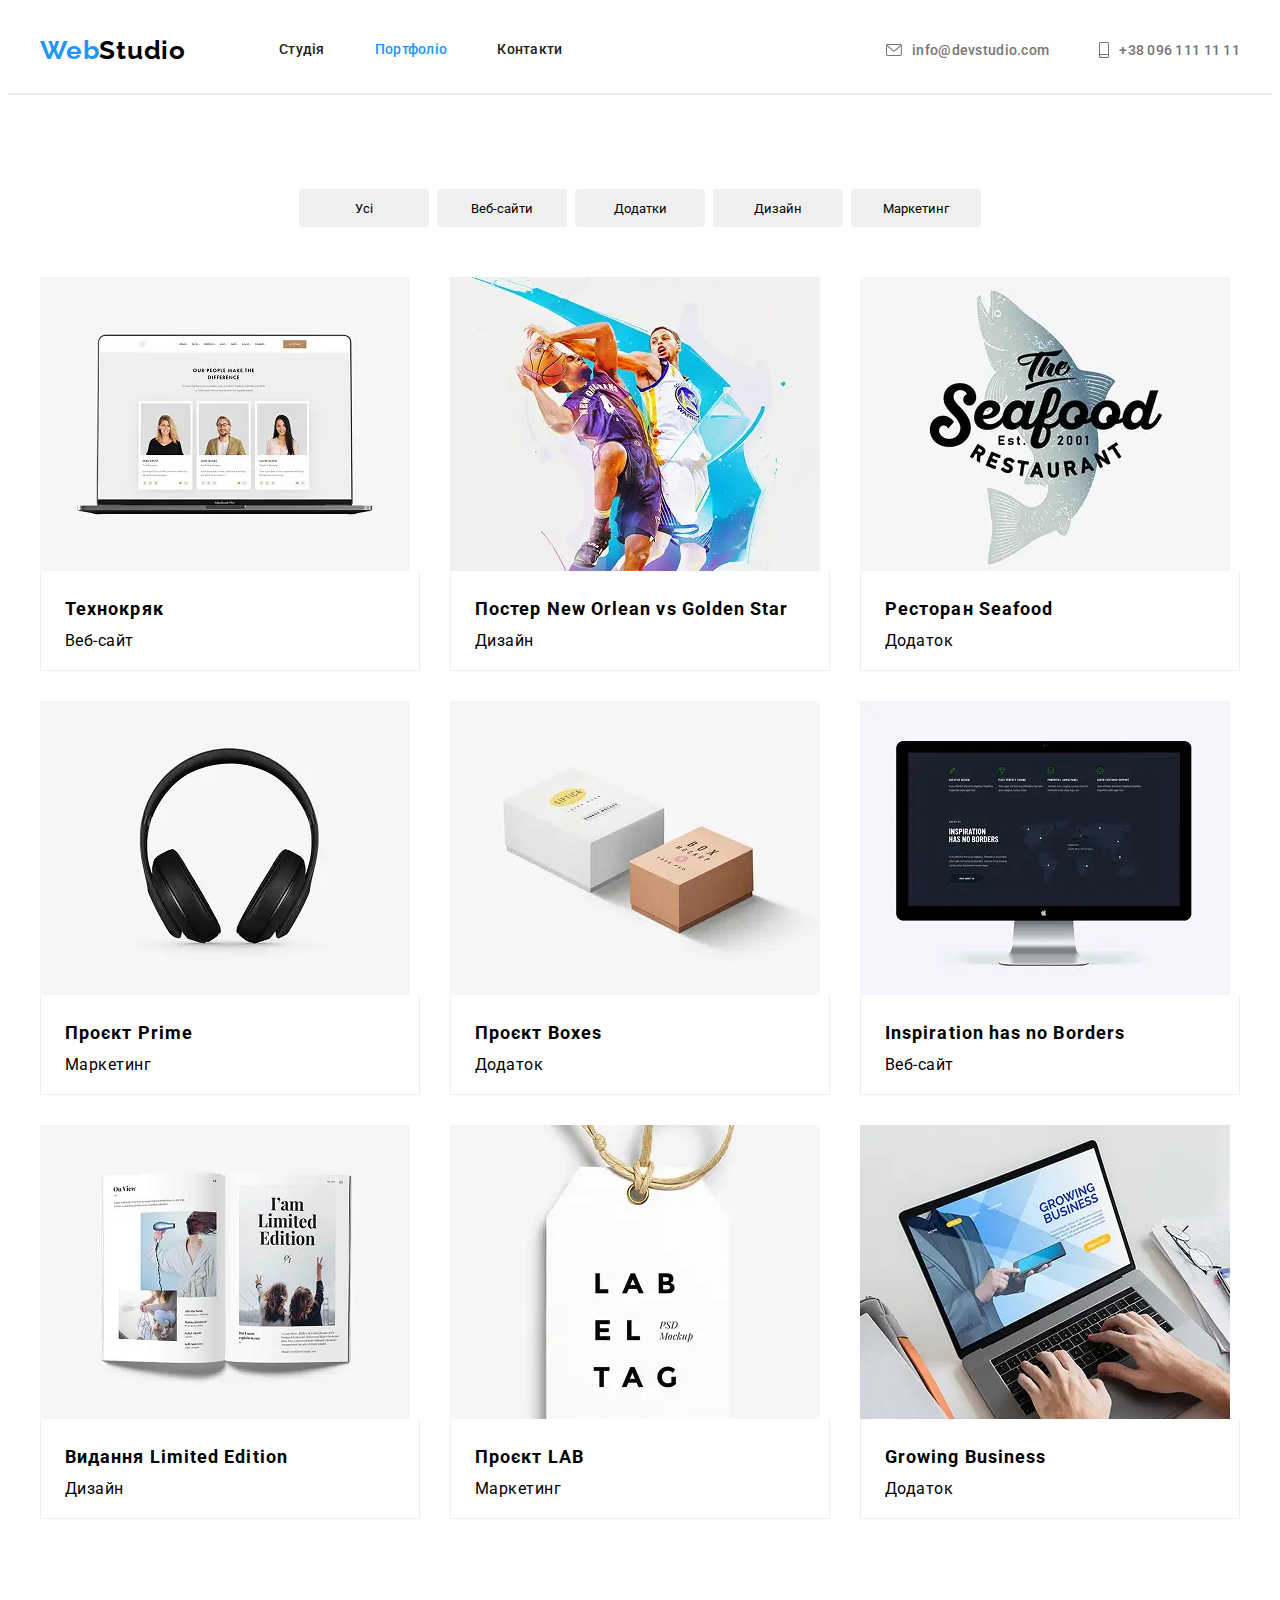
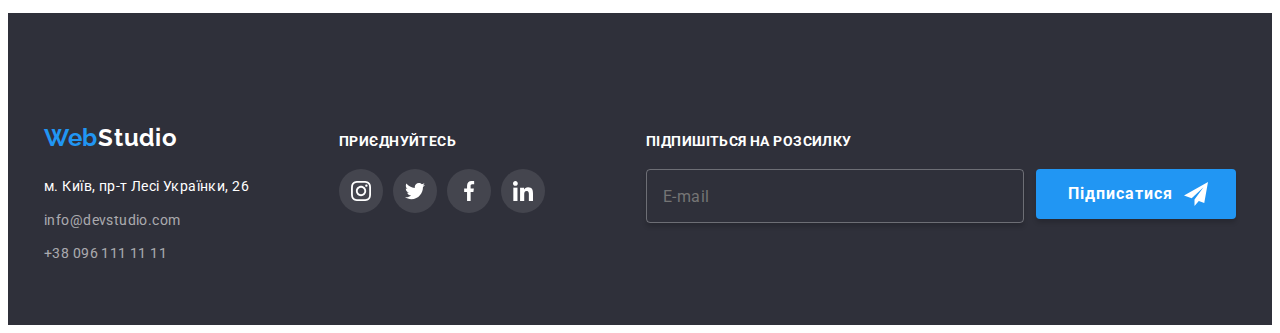
==== commit 3df0ece5: "add 675765756" ====
--- a/panges/portfolio.html
+++ b/panges/portfolio.html
@@ -14,6 +14,10 @@
   <header class="header">
     <div class="container header__box">
     <a class="header__logo-link" href="../index.html"><span class="header__logo">Web</span><span class="header__logo2">Studio</span></a>
+    <button type="button" class="header__button" data-modal-header-open aria-label="Button to open menu">
+      <svg class="header__menu">
+      <use href="../img/symbol-defs.svg#menu"></use>
+    </svg></button>
     <nav class="header__nav">
       <ul class="header__nav-list">
         <li class="heeder__nav-item"><a href="../index.html" class="header__nav-link">Студія</a></li>
@@ -29,6 +33,26 @@
         <use href="../img/symbol-defs.svg#smartphone"></use>
       </svg>+38 096 111 11 11</a></li>
     </ul>
+    <!-- <div class="menu menu1__is-hidden" data-header-modal>
+    <button type="button" class="menu__button" data-modal-header-close aria-label="Button to close menu"><svg class="menu__close">
+      <use href="../img/symbol-defs.svg#close"></use>
+    </svg></button>
+    <ul class="menu__list">
+      <li class="menu__item"><a href="../index.html" class="menu__link ">Студія</a></li>
+      <li class="menu__item"><a href="../panges/portfolio.html" class="menu__link4">Портфоліо</a></li>
+      <li class="menu__item"><a href="" class="menu__link">Контакти</a></li>
+    </ul>
+    <ul class="menu__list2">
+      <li class="menu__item2"><a href="tel:+380961111111" class="menu__link2">+38 096 111 11 11</a></li>
+      <li class="menu__item4"><a href="mailto:info@devstudio.com" class="menu__link5">info@devstudio.com</a></li>
+    </ul>
+    <ul class="menu__list3">
+      <li class="menu__item3"><a href="" class="menu__link3">Instagram</a></li>
+      <li class="menu__item3"><a href="" class="menu__link3">Twitter</a></li>
+      <li class="menu__item3"><a href="" class="menu__link3">Facebook</a></li>
+      <li class="menu__item3"><a href="" class="menu__link3">LinkedIn</a></li>
+    </ul>
+  </div> -->
   </div>
   </header>
       <main>
@@ -44,7 +68,12 @@
            <ul class="advertising__list2" >
             <li class="advertising__item">
               <div class="advertising__img-box">
-                <img class="advertising__img" src="../img/laptop.jpg" alt="ноутбук">
+                <picture>  
+                  <source srcset="../img/desktop/imgportfolio-desktop@1x.webp 1x, ../img/desktop/imgportfolio-desktop@2x.webp 2x" media="(min-width: 1200px)">
+                  <source srcset="../img/tablet/imgportfolio-tablet@1x.webp 1x, ../img/tablet/imgportfolio-tablet@2x.webp 2x" media="(min-width: 768px)">
+                  <source srcset="../img/mobile/imgportfolio-mobile@1x.webp 1x, ../img/mobile/imgportfolio-mobile@2x.webp 2x" media="(max-width: 480px)">         
+                  <img class="advertising__img" src="../img/desktop/imgportfolio-desktop@1x.webp" alt="laptop" />
+              </picture>
                 <p class="advertising__text2">Ресурс пропонує комплексні пропозиції з різним рівнем функціоналу та сервісів. Все це дозволить відвідувачу отримати вичерпні відомості про компанію чи приватну особу.</p>
               </div>
                 <div class="advertising__div">
@@ -54,7 +83,12 @@
             </li>
             <li class="advertising__item">
               <div class="advertising__img-box">
-                <img class="advertising__img" src="../img/poster.jpg" alt="плакат">
+                <picture>  
+                  <source srcset="../img/desktop/imgportfolio2-desktop@1x.webp 1x, ../img/desktop/imgportfolio2-desktop@2x.webp 2x" media="(min-width: 1200px)">
+                  <source srcset="../img/tablet/imgportfolio2-tablet@1x.webp 1x, ../img/tablet/imgportfolio2-tablet@2x.webp 2x" media="(min-width: 768px)">
+                  <source srcset="../img/mobile/imgportfolio2-mobile@1x.webp 1x, ../img/mobile/imgportfolio2-mobile@2x.webp 2x" media="(max-width: 480px)">         
+                  <img class="advertising__img" src="../img/desktop/imgportfolio2-desktop@1x.webp" alt="плакат" />
+              </picture>
                 <p class="advertising__text2">Ресурс пропонує комплексні пропозиції з різним рівнем функціоналу та сервісів. Все це дозволить відвідувачу отримати вичерпні відомості про компанію чи приватну особу.</p>
               </div>
                 <div class="advertising__div">
@@ -64,7 +98,12 @@
             </li>
             <li class="advertising__item">
               <div class="advertising__img-box">
-                <img class="advertising__img" src="../img/restaurant.jpg" alt="Ресторан">
+                <picture>  
+                  <source srcset="../img/desktop/imgportfolio3-desktop@1x.webp 1x, ../img/desktop/imgportfolio3-desktop@2x.webp 2x" media="(min-width: 1200px)">
+                  <source srcset="../img/tablet/imgportfolio3-tablet@1x.webp 1x, ../img/tablet/imgportfolio3-tablet@2x.webp 2x" media="(min-width: 768px)">
+                  <source srcset="../img/mobile/imgportfolio3-mobile@1x.webp 1x, ../img/mobile/imgportfolio3-mobile@2x.webp 2x" media="(max-width: 480px)">         
+                  <img class="advertising__img" src="../img/desktop/imgportfolio3-desktop@1x.webp" alt="Ресторан" />
+              </picture>
                 <p class="advertising__text2">Ресурс пропонує комплексні пропозиції з різним рівнем функціоналу та сервісів. Все це дозволить відвідувачу отримати вичерпні відомості про компанію чи приватну особу.</p>
               </div>
                 <div class="advertising__div">
@@ -74,7 +113,12 @@
             </li>
             <li class="advertising__item">
               <div class="advertising__img-box">
-                <img class="advertising__img" src="../img/headphones.jpg" alt="наушники">
+                <picture>  
+                  <source srcset="../img/desktop/imgportfolio4-desktop@1x.webp 1x, ../img/desktop/imgportfolio4-desktop@2x.webp 2x" media="(min-width: 1200px)">
+                  <source srcset="../img/tablet/imgportfolio4-tablet@1x.webp 1x, ../img/tablet/imgportfolio4-tablet@2x.webp 2x" media="(min-width: 768px)">
+                  <source srcset="../img/mobile/imgportfolio4-mobile@1x.webp 1x, ../img/mobile/imgportfolio4-mobile@2x.webp 2x" media="(max-width: 480px)">         
+                  <img class="advertising__img" src="../img/desktop/imgportfolio4-desktop@1x.webp" alt="наушники" />
+              </picture>
                 <p class="advertising__text2">Ресурс пропонує комплексні пропозиції з різним рівнем функціоналу та сервісів. Все це дозволить відвідувачу отримати вичерпні відомості про компанію чи приватну особу.</p>
               </div>
                 <div class="advertising__div">
@@ -84,7 +128,12 @@
             </li>
             <li class="advertising__item">
               <div class="advertising__img-box">
-                <img class="advertising__img" src="../img/box.jpg" alt="ящики">
+                <picture>  
+                  <source srcset="../img/desktop/imgportfolio5-desktop@1x.webp 1x, ../img/desktop/imgportfolio5-desktop@2x.webp 2x" media="(min-width: 1200px)">
+                  <source srcset="../img/tablet/imgportfolio5-tablet@1x.webp 1x, ../img/tablet/imgportfolio5-tablet@2x.webp 2x" media="(min-width: 768px)">
+                  <source srcset="../img/mobile/imgportfolio5-mobile@1x.webp 1x, ../img/mobile/imgportfolio5-mobile@2x.webp 2x" media="(max-width: 480px)">         
+                  <img class="advertising__img" src="../img/desktop/imgportfolio5-desktop@1x.webp" alt="ящики"/>
+              </picture>
                 <p class="advertising__text2">Ресурс пропонує комплексні пропозиції з різним рівнем функціоналу та сервісів. Все це дозволить відвідувачу отримати вичерпні відомості про компанію чи приватну особу.</p>
               </div>
                 <div class="advertising__div">
@@ -94,7 +143,12 @@
             </li>
             <li class="advertising__item">
               <div class="advertising__img-box">
-                <img class="advertising__img" src="../img/monitor.jpg" alt="манітор">
+                <picture>  
+                  <source srcset="../img/desktop/imgportfolio6-desktop@1x.webp 1x, ../img/desktop/imgportfolio6-desktop@2x.webp 2x" media="(min-width: 1200px)">
+                  <source srcset="../img/tablet/imgportfolio8-tablet@1x.webp 1x, ../img/tablet/imgportfolio8-tablet@2x.webp 2x" media="(min-width: 768px)">
+                  <source srcset="../img/mobile/imgportfolio6-mobile@1x.webp 1x, ../img/mobile/imgportfolio6-mobile@2x.webp 2x" media="(max-width: 480px)">         
+                  <img class="advertising__img" src="../img/desktop/imgportfolio6-desktop@1x.webp" alt="манітор" />
+              </picture>
                 <p class="advertising__text2">Ресурс пропонує комплексні пропозиції з різним рівнем функціоналу та сервісів. Все це дозволить відвідувачу отримати вичерпні відомості про компанію чи приватну особу.</p>
               </div>
                 <div class="advertising__div">
@@ -104,7 +158,12 @@
             </li>
             <li class="advertising__item">
               <div class="advertising__img-box">
-                <img class="advertising__img" src="../img/magazine.jpg" alt="журнал">
+                <picture>  
+                  <source srcset="../img/desktop/imgportfolio7-desktop@1x.webp 1x, ../img/desktop/imgportfolio7-desktop@2x.webp 2x" media="(min-width: 1200px)">
+                  <source srcset="../img/tablet/imgportfolio6-tablet@1x.webp 1x, ../img/tablet/imgportfolio6-tablet@2x.webp 2x" media="(min-width: 768px)">
+                  <source srcset="../img/mobile/imgportfolio7-mobile@1x.webp 1x, ../img/mobile/imgportfolio7-mobile@2x.webp 2x" media="(max-width: 480px)">         
+                  <img class="advertising__img" src="../img/desktop/imgportfolio7-desktop@1x.webp" alt="журнал"/>
+              </picture>
                 <p class="advertising__text2">Ресурс пропонує комплексні пропозиції з різним рівнем функціоналу та сервісів. Все це дозволить відвідувачу отримати вичерпні відомості про компанію чи приватну особу.</p>
               </div>
                 <div class="advertising__div">
@@ -114,7 +173,12 @@
             </li>
             <li class="advertising__item">
               <div class="advertising__img-box">
-                <img class="advertising__img" src="../img/label.jpg" alt="єтікетка">
+                <picture>  
+                  <source srcset="../img/desktop/imgportfolio8-desktop@1x.webp 1x, ../img/desktop/imgportfolio8-desktop@2x.webp 2x" media="(min-width: 1200px)">
+                  <source srcset="../img/tablet/imgportfolio7-tablet@1x.webp 1x, ../img/tablet/imgportfolio7-tablet@2x.webp 2x" media="(min-width: 768px)">
+                  <source srcset="../img/mobile/imgportfolio8-mobile@1x.webp 1x, ../img/mobile/imgportfolio8-mobile@2x.webp 2x" media="(max-width: 480px)">         
+                  <img class="advertising__img" src="../img/desktop/imgportfolio8-desktop@1x.webp" alt="єтікетка" />
+              </picture>
                 <p class="advertising__text2">Ресурс пропонує комплексні пропозиції з різним рівнем функціоналу та сервісів. Все це дозволить відвідувачу отримати вичерпні відомості про компанію чи приватну особу.</p>
               </div>
                 <div class="advertising__div">
@@ -124,7 +188,12 @@
             </li>
             <li class="advertising__item">
               <div class="advertising__img-box">
-                <img class="advertising__img" src="../img/laptop2.jpg" alt="ноутбук">
+                <picture>  
+                  <source srcset="../img/desktop/imgportfolio9-desktop@1x.webp 1x, ../img/desktop/imgportfolio9-desktop@2x.webp 2x" media="(min-width: 1200px)">
+                  <source srcset="../img/tablet/imgportfolio9-tablet@1x.webp 1x, ../img/tablet/imgportfolio9-tablet@2x.webp 2x" media="(min-width: 768px)">
+                  <source srcset="../img/mobile/imgportfolio9-mobile@1x.webp 1x, ../img/mobile/imgportfolio9-mobile@2x.webp 2x" media="(max-width: 480px)">         
+                  <img class="advertising__img" src="../img/desktop/imgportfolio9-desktop@1x.webp" alt="ноутбук" />
+              </picture>
                 <p class="advertising__text2">Ресурс пропонує комплексні пропозиції з різним рівнем функціоналу та сервісів. Все це дозволить відвідувачу отримати вичерпні відомості про компанію чи приватну особу.</p>
               </div>
                 <div class="advertising__div">
--- a/style/main.min.css
+++ b/style/main.min.css
@@ -1 +1 @@
-ul{list-style:none}a{text-decoration:none}h1,h2,h3,p,ul{margin:0;padding:0}img{display:block;width:100%;height:auto;max-width:100%}button{padding:0}address{font-style:normal}.footer__logo2,.footer__logo,.header__logo2,.header__logo{font-size:24px;font-family:"Raleway";font-weight:700;line-height:1.39;letter-spacing:.72px}.container{max-width:1200px;margin-left:auto;margin-right:auto;padding-left:15px;padding-right:15px}@media screen and (min-width: 480px){.container{width:480px}}@media screen and (min-width: 768px){.container{width:768px}}@media screen and (min-width: 1200px){.container{width:1200px}}body{font-family:"Roboto"}.header{padding-top:16px;padding-bottom:16px;border-bottom:2px solid #ececec}@media screen and (min-width: 768px){.header{padding-top:26px;padding-bottom:26px}}@media screen and (min-width: 1200px){.header{padding-top:24px;padding-bottom:25px}}.header__box{display:flex;align-items:center}.header__logo-link{margin-right:auto}@media screen and (min-width: 768px){.header__logo-link{margin-right:88px}}@media screen and (min-width: 1200px){.header__logo-link{margin-right:93px}}.header__logo{color:#2196f3}@media screen and (min-width: 1200px){.header__logo{font-size:26px;letter-spacing:.78px}}.header__logo2{color:#000}@media screen and (min-width: 1200px){.header__logo2{font-size:26px;letter-spacing:.78px}}.header__nav{display:none}@media screen and (min-width: 768px){.header__nav{display:block}}.header__nav-list{display:flex;gap:50px}.header__nav-link{color:#212121;font-family:"Roboto";font-size:14px;font-weight:500;line-height:1.15;letter-spacing:.28px;transition-property:color;transition-duration:250ms;transition-timing-function:cubic-bezier(0.4, 0, 0.2, 1)}.header__active{color:#2196f3}.header__nav-link::after{content:" ";width:100%;height:4px;background-color:#2196f3;border-radius:10px;display:block;opacity:0;transition:opacity 250ms cubic-bezier(0.4, 0, 0.2, 1);transition:transform 250ms cubic-bezier(0.4, 0, 0.2, 1)}.header__nav-link:hover::after{opacity:1;transform:translate(0px, 34px)}.header__nav-link:hover{color:#2196f3}.header__nav-link:focus{color:#2196f3}.header__list{display:none;margin-left:auto}@media screen and (min-width: 768px){.header__list{display:flex;flex-direction:column;gap:10px}}@media screen and (min-width: 1200px){.header__list{gap:50px;flex-direction:row;display:flex}}.header__link{color:#757575;font-family:"Roboto";font-size:14px;font-weight:500;line-height:1.15;letter-spacing:.28px;display:flex;align-items:center;gap:10px}.header__svg{width:16px;height:12px;fill:#757575;transition-property:color,fill;transition-duration:250ms;transition-timing-function:cubic-bezier(0.4, 0, 0.2, 1)}.header__svg2{width:10px;height:16px;transition-property:color,fill;transition-duration:250ms;transition-timing-function:cubic-bezier(0.4, 0, 0.2, 1)}.header__link:hover{color:#2196f3}.header__link:hover .header__svg{fill:#2196f3}.header__link:focus{color:#2196f3}.header__link:focus .header__svg{fill:#2196f3}.business{background-image:linear-gradient(rgba(47, 48, 58, 0.4), rgba(47, 48, 58, 0.4)),url(../img/development1.jpg);background-repeat:no-repeat;background-position:center;background-size:cover;background-color:rgba(47,48,58,.4);padding-top:118px;padding-bottom:118px;text-align:center}@media screen and (min-width: 1200px){.business{padding-top:200px;padding-bottom:200px}}.business__title{width:100%;color:#fff;text-align:center;font-family:"Roboto";font-size:26px;font-weight:900;line-height:1.61;letter-spacing:1.56px;text-transform:uppercase;margin-left:auto;margin-right:auto;margin-bottom:30px}@media screen and (min-width: 480px){.business__title{width:360px}}@media screen and (min-width: 1200px){.business__title{width:696px;font-family:"Roboto";font-size:44px;font-weight:900;line-height:1.36;letter-spacing:2.64px}}.business__btn{width:216px;height:50px;border-radius:4px;background-color:#2196f3;color:#fff;border:none;padding:10px 32px;box-shadow:0px 4px 4px 0px rgba(0,0,0,.15)}.business__button{color:#fff;font-family:"Roboto";padding-left:24px;padding-bottom:10px;padding-right:24px;padding-top:10px}@media screen and (min-width: 1200px){.business__button{padding-left:32px;padding-bottom:10px;padding-right:32px;padding-top:10px}}.details{padding-top:60px;padding-bottom:60px}@media screen and (min-width: 1200px){.details{padding-top:94px}}.details__list{display:flex;gap:30px;flex-wrap:wrap;justify-content:center}.details__item::before{content:"";width:100%;height:120px;background-image:url(../img/antena1.png);background-repeat:no-repeat;background-position:center;background-size:70px;background-color:#f5f4fa;display:block;border-radius:4px;margin-bottom:30px}@media screen and (min-width: 480px){.details__item::before{width:450px}}@media screen and (min-width: 768px){.details__item::before{width:354px}}@media screen and (min-width: 1200px){.details__item::before{width:270px}}.details__item:nth-child(2)::before{background-image:url(../img/clock1.png)}.details__item:nth-child(3)::before{background-image:url(../img/diagram1.png)}.details__item:nth-child(4)::before{background-image:url(../img/astronaut1.png)}.details__subtitle{font-family:"Roboto";font-size:14px;font-weight:700;line-height:1.15;letter-spacing:.42px;text-transform:uppercase;text-align:center;margin-bottom:10px}@media screen and (min-width: 768px){.details__subtitle{text-align:start}}.details__text{font-family:"Roboto";font-size:14px;font-weight:400;line-height:1.72;letter-spacing:.42px;width:100%}@media screen and (min-width: 480px){.details__text{width:450px}}@media screen and (min-width: 768px){.details__text{width:354px}}@media screen and (min-width: 1200px){.details__text{width:270px}}.work{padding-top:94px;padding-bottom:94px;display:none}@media screen and (min-width: 1200px){.work{display:block}}.work__list{align-items:center;justify-content:center;display:flex;gap:30px}.work__title{text-align:center;font-family:"Roboto";font-size:36px;font-weight:700;line-height:42px;letter-spacing:1.08px;margin-bottom:50px}.work__img{width:370px;height:294px}.work__title2{color:#fff;text-align:center;font-family:"Roboto";font-size:14px;font-weight:700;line-height:normal;letter-spacing:.42px;font-style:normal;text-transform:uppercase;background:rgba(47,48,58,.8);width:370px;height:70px;position:absolute;top:1499px;padding:27px}.team{background-color:#f5f4fa;padding-top:60px;padding-bottom:60px}@media screen and (min-width: 1200px){.team{padding-top:94px;padding-bottom:94px}}.team__list{display:flex;gap:30px;text-align:center;flex-wrap:wrap}.team__item{flex-basis:100%}@media screen and (min-width: 768px){.team__item{flex-basis:calc((100% - 30px)/2)}}@media screen and (min-width: 1200px){.team__item{flex-basis:calc((100% - 90px)/4)}}.team__title{text-align:center;font-family:"Roboto";font-size:36px;font-weight:700;line-height:42px;letter-spacing:1.08px;margin-bottom:30px}@media screen and (min-width: 1200px){.team__title{margin-bottom:50px}}.team__img{width:100%}@media screen and (min-width: 480px){.team__img{width:450px}}@media screen and (min-width: 768px){.team__img{width:354px}}@media screen and (min-width: 1200px){.team__img{width:270px}}.team__div{padding-top:30px;padding-bottom:24px;background-color:#fff}@media screen and (min-width: 1200px){.team__div{padding-bottom:30px}}.team__subtitle{font-family:"Roboto";font-size:16px;font-weight:500;line-height:1.1875;letter-spacing:.48px;margin-bottom:10px}.team__text{font-family:"Roboto";font-size:16px;font-weight:500;line-height:1.1875;letter-spacing:.48px}.team__div2{margin-top:16px;display:flex;gap:10px;justify-content:center}.team__link{width:44px;height:44px;border:1px solid #fff;border-radius:50%;display:flex;justify-content:center;align-content:center;align-items:center}.team__link:hover{background-color:#2196f3}.team__link:hover .team__svg{fill:#fff}.team__link:focus{background-color:#2196f3}.team__link:focus .team__svg{fill:#fff}.team__svg{fill:#afb1b8;width:20px;height:20px;transition-property:background-color,fill;transition-duration:250ms;transition-timing-function:cubic-bezier(0.4, 0, 0.2, 1)}.company{padding-top:60px;padding-bottom:60px}@media screen and (min-width: 1200px){.company{padding-top:94px;padding-bottom:94px}}.company__title{color:#212121;text-align:center;font-family:"Roboto";font-size:28px;font-weight:700;line-height:normal;letter-spacing:.84px;font-style:normal;margin-bottom:50px}@media screen and (min-width: 1200px){.company__title{font-family:"Roboto";font-size:36px;font-weight:700;line-height:normal;letter-spacing:1.08px}}.company__list{display:flex;justify-content:center;gap:30px;flex-wrap:wrap}.company__link{width:100%;height:92px;border-radius:4px;border:1px solid #afb1b8;display:flex;justify-content:center;align-content:center;align-items:center}@media screen and (min-width: 480px){.company__link{width:210px}}@media screen and (min-width: 768px){.company__link{width:226px}}@media screen and (min-width: 1200px){.company__link{width:170px}}.company__link:hover{border:1px solid #2196f3}.company__link:hover .company__svg{fill:#2196f3}.company__link:focus{border:1px solid #2196f3}.company__link:focus .company__svg{fill:#2196f3}.company__svg{width:106px;height:60px;fill:#afb1b8;background-color:#fff;transition-property:border,fill;transition-duration:250ms;transition-timing-function:cubic-bezier(0.4, 0, 0.2, 1)}.footer{background-color:#2f303a;padding-top:60px;padding-bottom:60px}.footer__box{display:flex;flex-direction:column;align-items:center;text-align:center;gap:60px;flex-wrap:wrap}@media screen and (min-width: 768px){.footer__box{display:flex;align-items:baseline;flex-direction:row;gap:0;justify-content:space-around}}@media screen and (min-width: 1200px){.footer__box{text-align:start}}.footer__divv{margin-bottom:20px}.footer__link2{color:#fff;font-family:"Roboto";font-size:14px;font-weight:400;line-height:1.72;letter-spacing:.42px;margin-top:20px}.footer__logo{color:#2196f3}@media screen and (min-width: 480px){.footer__logo{font-size:24px;letter-spacing:.72px}}@media screen and (min-width: 768px){.footer__logo{font-size:24px;letter-spacing:.72px}}.footer__logo2{color:#fff}@media screen and (min-width: 480px){.footer__logo2{font-size:24px;letter-spacing:.72px}}@media screen and (min-width: 768px){.footer__logo2{font-size:24px;letter-spacing:.72px}}.footer__item{margin-top:9px}.footer__link{color:rgba(255,255,255,.6);font-family:"Roboto";font-size:14px;font-weight:400;line-height:1.72;letter-spacing:.42px}@media screen and (min-width: 1200px){.footer__div2{margin-left:82px}}.footer__title{color:#fff;font-family:"Roboto";font-size:14px;font-weight:700;line-height:normal;letter-spacing:.42px;font-style:normal;text-transform:uppercase}.footer__list2{display:flex;gap:10px;margin-top:20px}.footer__svg-link{width:44px;height:44px;border:1px;border-radius:50%;background-color:rgba(255,255,255,.1);display:flex;justify-content:center;align-items:center;transition-property:background-color;transition-duration:250ms;transition-timing-function:cubic-bezier(0.4, 0, 0.2, 1)}.footer__svg-link:hover{background-color:#2196f3}.footer__svg-link:focus{background-color:#2196f3}.footer__svg{fill:#fff;width:20px;height:20px}@media screen and (min-width: 768px){.footer__diiv{margin-top:60px}}@media screen and (min-width: 1200px){.footer__diiv{margin-left:93px}}.footer__title2{color:#fff;font-family:"Roboto";font-size:14px;font-weight:700;line-height:normal;letter-spacing:.42px;font-style:normal;text-transform:uppercase;margin-bottom:20px}.footer__test{display:block}@media screen and (min-width: 1200px){.footer__test{display:flex;gap:12px}}.footer__input{width:100%;height:50px;border-radius:4px;border:1px solid rgba(255,255,255,.3);background:rgba(33,150,243,0);box-shadow:0px 4px 4px 0px rgba(0,0,0,.15);margin-bottom:20px}@media screen and (min-width: 480px){.footer__input{width:450px}}@media screen and (min-width: 768px){.footer__input{width:450px}}@media screen and (min-width: 1200px){.footer__input{margin-bottom:0px;width:358px}}.footer__input{color:rgba(255,255,255,.6);font-family:"Roboto";font-size:16px;font-weight:400;line-height:20px;letter-spacing:.48px;font-style:normal;padding-left:16px}.footer__btn{width:200px;height:50px;border-radius:4px;background-color:#2196f3;color:#fff;border:none;padding:10px 32px;box-shadow:0px 4px 4px 0px rgba(0,0,0,.15)}.footer__button{color:#fff;text-align:center;font-family:"Roboto";font-size:16px;font-weight:700;line-height:30px;letter-spacing:.96px;font-style:normal;padding-right:63px;position:relative}.footer__svg2{width:24px;height:24px;fill:#fff;position:absolute;top:13px;right:28px}@media screen and (min-width: 1200px){.footer__svg2{position:absolute;top:13px;right:28px}}.backdrop{display:flex;justify-content:center;align-items:center;position:fixed;top:0;left:0;width:100%;height:100%;background:rgba(0,0,0,.2);opacity:1;transition:opacity 250ms cubic-bezier(0.4, 0, 0.2, 1)}.is-hidden{opacity:0;pointer-events:none}.modal{position:relative;padding:40px;border-radius:4px;background:#fff;box-shadow:0px 1px 3px 0px rgba(0,0,0,.12),0px 1px 1px 0px rgba(0,0,0,.14),0px 2px 1px 0px rgba(0,0,0,.2);transition:transform 250ms cubic-bezier(0.4, 0, 0.2, 1)}.modal__title{margin-bottom:12px;color:#212121;text-align:center;font-family:"Roboto";font-size:20px;font-weight:700;line-height:normal;letter-spacing:.6px}.modal__label{display:block;margin-bottom:4px;color:#757575;font-family:"Roboto";font-size:12px;font-weight:400;line-height:normal;letter-spacing:.12px}.modal__div{position:relative}.modal__input{width:448px;height:40px;border-radius:4px;border:1px solid rgba(33,33,33,.2);margin-bottom:10px;transition-property:border,fill;transition-duration:250ms;transition-timing-function:cubic-bezier(0.4, 0, 0.2, 1);padding-left:42px}.modal__input:hover{border:1px solid #2196f3}.modal__input:hover .modal__svg{fill:#2196f3}.modal__input:focus{border:1px solid #2196f3}.modal__input:focus .modal__svg{fill:#2196f3}.modal__svg{width:18px;height:18px;position:absolute;top:11px;left:12px}.modal__label-comment{margin-bottom:4px;display:block;color:#757575;font-family:"Roboto";font-size:12px;font-weight:400;line-height:normal;letter-spacing:.12px}.modal__textarea{resize:none;width:448px;height:120px;border-radius:4px;border:1px solid rgba(33,33,33,.2);padding:12px 16px;color:rgba(117,117,117,.5);font-family:"Roboto";font-size:12px;font-weight:400;line-height:normal;letter-spacing:.12px;transition-property:border;transition-duration:250ms;transition-timing-function:cubic-bezier(0.4, 0, 0.2, 1)}.modal__textarea:hover{border:1px solid #2196f3}.modal__textarea:focus{border:1px solid #2196f3}.modal__label-checkbox{margin-top:20px;display:flex;justify-content:center;align-items:center}.modal__inputt-box{width:16px;height:15px}.modal__text{color:#757575;font-family:"Roboto";font-size:14px;font-weight:400;line-height:24px;letter-spacing:.42px;margin-right:8px}.modal__link{color:#2196f3;font-family:"Roboto";font-size:14px;font-weight:400;line-height:24px;letter-spacing:.42px;text-decoration-line:underline}.modal__button{width:200px;height:50px;color:#fff;text-align:center;font-family:"Roboto";font-size:16px;font-weight:700;line-height:30px;letter-spacing:.96px;padding:10px 52px;border-radius:4px;background-color:#2196f3;box-shadow:0px 4px 4px 0px rgba(0,0,0,.15);border:none;margin-top:30px;margin-left:124px;margin-right:124px}.modal__btn{width:30px;height:30px;border-radius:50%;border:1px solid rgba(0,0,0,.1);display:flex;justify-content:center;align-items:center;position:absolute;top:8px;right:8px}.modal__svg2{width:18px;height:18px;transition-property:fill;transition-duration:250ms;transition-timing-function:cubic-bezier(0.4, 0, 0.2, 1)}.modal__svg2:hover{fill:#2196f3}.modal__svg2:focus{fill:#2196f3}.is-hidden .modal{transform:translate(1000px, 1000px) rotate(360deg)}.advertising{padding-bottom:60px;padding-top:60px}@media screen and (min-width: 1200px){.advertising{padding-bottom:94px;padding-top:94px}}.advertising__list{display:flex;gap:8px;row-gap:15px;justify-content:flex-start;margin-bottom:40px;flex-wrap:wrap}@media screen and (min-width: 768px){.advertising__list{margin-bottom:30px;justify-content:center}}@media screen and (min-width: 1200px){.advertising__list{margin-bottom:50px}}.advertising__btn{width:130px;height:38px;flex-shrink:0;border-radius:4px}.advertising__button{padding-left:25px;padding-top:6px;padding-bottom:6px;padding-right:25px;font-family:"Roboto";border:none;transition-property:color,background-color,box-shadow;transition-duration:250ms;transition-timing-function:cubic-bezier(0.4, 0, 0.2, 1)}.advertising__button:hover{box-shadow:0px 3px 1px 0px rgba(0,0,0,.1),0px 1px 2px 0px rgba(0,0,0,.08),0px 2px 2px 0px rgba(0,0,0,.12);background:#2196f3;color:#fff}.advertising__button:focus{background:#2196f3}.advertising__list2{display:flex;flex-wrap:wrap;gap:30px}.advertising__item{flex-basis:100%;transition:box-shadow 250ms cubic-bezier(0.4, 0, 0.2, 1)}@media screen and (min-width: 768px){.advertising__item{flex-basis:calc((100% - 30px)/2)}}@media screen and (min-width: 1200px){.advertising__item{flex-basis:calc((100% - 60px)/3)}}.advertising__item:hover{box-shadow:0px 1px 1px 0px rgba(0,0,0,.12),0px 4px 4px 0px rgba(0,0,0,.06),1px 4px 6px 0px rgba(0,0,0,.16)}.advertising__item:hover .advertising__text2{opacity:1;transform:translate(0)}.advertising__img-box{position:relative;overflow:hidden;transition:transformY 1s,opacity 1s}.advertising__img{width:100%}@media screen and (min-width: 768px){.advertising__img{width:450px}}@media screen and (min-width: 768px){.advertising__img{width:354px}}@media screen and (min-width: 1200px){.advertising__img{width:370px}}.advertising__text2{width:100%;height:100%;font-family:"Roboto";font-size:18px;font-weight:400;line-height:28px;letter-spacing:.54px;color:#fff;background-color:rgba(33,150,243,.9);position:absolute;top:0;left:0;padding:63px 24px 63px 24px;opacity:1;transform:translate(0, 100%);z-index:100;transition:transform 250ms cubic-bezier(0.4, 0, 0.2, 1)}.advertising__div{padding-top:20px;padding-bottom:20px;background-color:#fff;border:1px solid #eee;padding-left:24px;border-top:none}.advertising__title{font-family:"Roboto";font-size:18px;font-weight:700;line-height:2;letter-spacing:1.08px}.advertising__text{font-family:"Roboto";font-size:16px;font-weight:400;line-height:1.1875;letter-spacing:.48px;margin-top:4px}/*# sourceMappingURL=main.min.css.map */+ul{list-style:none}a{text-decoration:none}h1,h2,h3,p,ul{margin:0;padding:0}img{display:block;width:100%;height:auto;max-width:100%;padding:0}button{padding:0}address{font-style:normal}.footer__logo2,.footer__logo,.header__logo2,.header__logo{font-size:24px;font-family:"Raleway";font-weight:700;line-height:1.39;letter-spacing:.72px}.container{max-width:1200px;margin-left:auto;margin-right:auto;padding-left:15px;padding-right:15px}@media screen and (min-width: 480px){.container{width:480px}}@media screen and (min-width: 768px){.container{width:768px}}@media screen and (min-width: 1200px){.container{width:1200px}}body{font-family:"Roboto"}.header{padding-top:16px;padding-bottom:16px;border-bottom:2px solid #ececec}@media screen and (min-width: 768px){.header{padding-top:26px;padding-bottom:26px}}@media screen and (min-width: 1200px){.header{padding-top:24px;padding-bottom:25px}}.header__box{display:flex;align-items:center}.header__logo-link{margin-right:auto}@media screen and (min-width: 768px){.header__logo-link{margin-right:88px}}@media screen and (min-width: 1200px){.header__logo-link{margin-right:93px}}.header__logo{color:#2196f3}@media screen and (min-width: 1200px){.header__logo{font-size:26px;letter-spacing:.78px}}.header__logo2{color:#000}@media screen and (min-width: 1200px){.header__logo2{font-size:26px;letter-spacing:.78px}}.header__nav{display:none}@media screen and (min-width: 768px){.header__nav{display:block}}.header__nav-list{display:flex;gap:50px}.header__nav-link{color:#212121;font-family:"Roboto";font-size:14px;font-weight:500;line-height:1.15;letter-spacing:.28px;transition-property:color;transition-duration:250ms;transition-timing-function:cubic-bezier(0.4, 0, 0.2, 1)}.header__active{color:#2196f3}.header__nav-link::after{content:" ";width:100%;height:4px;background-color:#2196f3;border-radius:10px;display:block;opacity:0;transition:opacity 250ms cubic-bezier(0.4, 0, 0.2, 1);transition:transform 250ms cubic-bezier(0.4, 0, 0.2, 1)}.header__nav-link:hover::after{opacity:1;transform:translate(0px, 34px)}.header__nav-link:hover{color:#2196f3}.header__nav-link:focus{color:#2196f3}.header__list{display:none;margin-left:auto}@media screen and (min-width: 768px){.header__list{display:flex;flex-direction:column;gap:10px}}@media screen and (min-width: 1200px){.header__list{gap:50px;flex-direction:row;display:flex}}.header__link{color:#757575;font-family:"Roboto";font-size:14px;font-weight:500;line-height:1.15;letter-spacing:.28px;display:flex;align-items:center;gap:10px}.header__svg{width:16px;height:12px;fill:#757575;transition-property:color,fill;transition-duration:250ms;transition-timing-function:cubic-bezier(0.4, 0, 0.2, 1)}.header__svg2{width:10px;height:16px;transition-property:color,fill;transition-duration:250ms;transition-timing-function:cubic-bezier(0.4, 0, 0.2, 1)}.header__link:hover{color:#2196f3}.header__link:hover .header__svg{fill:#2196f3}.header__link:focus{color:#2196f3}.header__link:focus .header__svg{fill:#2196f3}.header__button{border:none;background-color:rgba(0,0,0,0)}@media screen and (min-width: 768px){.header__button{display:none}}.header__menu{width:40px;height:60px;fill:#000}.menu{position:fixed;top:0;left:0;width:100%;height:100%;background-color:#fff;box-shadow:0px 4px 8px 0px rgba(0,0,0,.04),0px 2px 4px 0px rgba(0,0,0,.08),0px 1px 3px 0px rgba(0,0,0,.16);padding:48px 40px;opacity:1}@media screen and (min-width: 768px){.menu{display:none}}.menu__is-hidden{opacity:0;pointer-events:none;position:relative}@media screen and (min-width: 768px){.menu__is-hidden{display:none}}.menu__close{width:40px;height:40px;position:absolute;top:10px;right:15px}.menu__button{border:none;background-color:#fff}.menu__item{margin-bottom:32px}.menu__link4{color:#2196f3;font-family:"Roboto";font-size:40px;font-style:normal;font-weight:500;line-height:normal;letter-spacing:.8px}.menu__link{color:#212121;font-family:"Roboto";font-size:40px;font-style:normal;font-weight:500;line-height:normal;letter-spacing:.8px}.menu__link:hover{color:#2196f3}.menu__link:focus{color:#2196f3}.menu__link2{color:#757575;font-family:"Roboto";font-size:34px;font-style:normal;font-weight:500;line-height:normal;letter-spacing:.68px}.menu__item2{margin-top:270px}.menu__item4{margin-top:32px}.menu__link5{color:#757575;font-family:"Roboto";font-size:24px;font-style:normal;font-weight:500;line-height:normal;letter-spacing:.48px}.menu__link2:hover{color:#2196f3}.menu__link2:focus{color:#2196f3}.menu__link5:hover{color:#2196f3}.menu__link5:focus{color:#2196f3}.menu__link3{color:#2196f3;font-family:"Roboto";font-size:18px;font-style:normal;font-weight:500;line-height:22px;letter-spacing:.36px}.menu__list3{display:flex}.menu__item3{margin-right:20px;margin-top:64px}.business{background-image:linear-gradient(rgba(47, 48, 58, 0.4), rgba(47, 48, 58, 0.4)),url(../img/tablet/imgbusiness-tablet@1x.webp);background-repeat:no-repeat;background-position:center;background-size:cover;background-color:rgba(47,48,58,.4);padding-top:118px;padding-bottom:118px;text-align:center}@media(min-device-pixel-ratio: 2),(-webkit-min-device-pixel-ratio: 2),(min-resolution: 192dpi),(min-resolution: 2dppx){.business{background-image:linear-gradient(rgba(47, 48, 58, 0.4), rgba(47, 48, 58, 0.4)),url(../img/tablet/imgbusiness-tablet@2x.webp)}}@media screen and (min-width: 1200px){.business{padding-top:200px;padding-bottom:200px;background-image:linear-gradient(rgba(47, 48, 58, 0.4), rgba(47, 48, 58, 0.4)),url(../img/desktop/imgbusiness-desktop@1x.webp)}}@media screen and (min-width: 1200px)and (min-device-pixel-ratio: 2),screen and (min-width: 1200px)and (-webkit-min-device-pixel-ratio: 2),screen and (min-width: 1200px)and (min-resolution: 192dpi),screen and (min-width: 1200px)and (min-resolution: 2dppx){.business{background-image:linear-gradient(rgba(47, 48, 58, 0.4), rgba(47, 48, 58, 0.4)),url(../img/desktop/imgbusiness-desktop@2x.webp)}}@media screen and (min-width: 1200px){.business__title{width:100%;color:#fff;text-align:center;font-family:"Roboto";font-size:26px;font-weight:900;line-height:1.61;letter-spacing:1.56px;text-transform:uppercase;margin-left:auto;margin-right:auto;margin-bottom:30px}}@media screen and (min-width: 1200px)and (min-width: 480px){.business__title{width:360px}}@media screen and (min-width: 1200px)and (min-width: 1200px){.business__title{width:696px;font-family:"Roboto";font-size:44px;font-weight:900;line-height:1.36;letter-spacing:2.64px}}@media screen and (min-width: 1200px){.business__btn{width:216px;height:50px;border-radius:4px;background-color:#2196f3;color:#fff;border:none;padding:10px 32px;box-shadow:0px 4px 4px 0px rgba(0,0,0,.15)}.business__button{color:#fff;font-family:"Roboto";padding-left:24px;padding-bottom:10px;padding-right:24px;padding-top:10px}}@media screen and (min-width: 1200px)and (min-width: 1200px){.business__button{padding-left:32px;padding-bottom:10px;padding-right:32px;padding-top:10px}}.details{padding-top:60px;padding-bottom:60px}@media screen and (min-width: 1200px){.details{padding-top:94px}}.details__list{display:flex;gap:30px;flex-wrap:wrap;justify-content:center}.details__item::before{content:"";width:100%;height:120px;background-image:url(../img/antena1.png);background-repeat:no-repeat;background-position:center;background-size:70px;background-color:#f5f4fa;display:block;border-radius:4px;margin-bottom:30px}@media screen and (min-width: 480px){.details__item::before{width:450px}}@media screen and (min-width: 768px){.details__item::before{width:354px}}@media screen and (min-width: 1200px){.details__item::before{width:270px}}.details__item:nth-child(2)::before{background-image:url(../img/clock1.png)}.details__item:nth-child(3)::before{background-image:url(../img/diagram1.png)}.details__item:nth-child(4)::before{background-image:url(../img/astronaut1.png)}.details__subtitle{font-family:"Roboto";font-size:14px;font-weight:700;line-height:1.15;letter-spacing:.42px;text-transform:uppercase;text-align:center;margin-bottom:10px}@media screen and (min-width: 768px){.details__subtitle{text-align:start}}.details__text{font-family:"Roboto";font-size:14px;font-weight:400;line-height:1.72;letter-spacing:.42px;width:100%}@media screen and (min-width: 480px){.details__text{width:450px}}@media screen and (min-width: 768px){.details__text{width:354px}}@media screen and (min-width: 1200px){.details__text{width:270px}}.work{padding-top:94px;padding-bottom:94px;display:none}@media screen and (min-width: 1200px){.work{display:block}}.work__list{align-items:center;justify-content:center;display:flex;gap:30px}.work__title{text-align:center;font-family:"Roboto";font-size:36px;font-weight:700;line-height:42px;letter-spacing:1.08px;margin-bottom:50px}.work__img{width:370px;height:294px}.work__title2{color:#fff;text-align:center;font-family:"Roboto";font-size:14px;font-weight:700;line-height:normal;letter-spacing:.42px;font-style:normal;text-transform:uppercase;background:rgba(47,48,58,.8);width:370px;height:70px;position:absolute;top:1499px;padding:27px}.team{background-color:#f5f4fa;padding-top:60px;padding-bottom:60px}@media screen and (min-width: 1200px){.team{padding-top:94px;padding-bottom:94px}}.team__list{display:flex;gap:30px;text-align:center;flex-wrap:wrap}.team__item{flex-basis:100%}@media screen and (min-width: 768px){.team__item{flex-basis:calc((100% - 30px)/2)}}@media screen and (min-width: 1200px){.team__item{flex-basis:calc((100% - 90px)/4)}}.team__title{text-align:center;font-family:"Roboto";font-size:36px;font-weight:700;line-height:42px;letter-spacing:1.08px;margin-bottom:30px}@media screen and (min-width: 1200px){.team__title{margin-bottom:50px}}.team__img{width:100%}@media screen and (min-width: 480px){.team__img{width:450px}}@media screen and (min-width: 768px){.team__img{width:354px}}@media screen and (min-width: 1200px){.team__img{width:270px}}.team__div{padding-top:30px;padding-bottom:24px;background-color:#fff}@media screen and (min-width: 1200px){.team__div{padding-bottom:30px}}.team__subtitle{font-family:"Roboto";font-size:16px;font-weight:500;line-height:1.1875;letter-spacing:.48px;margin-bottom:10px}.team__text{font-family:"Roboto";font-size:16px;font-weight:500;line-height:1.1875;letter-spacing:.48px}.team__div2{margin-top:16px;display:flex;gap:10px;justify-content:center}.team__link{width:44px;height:44px;border:1px solid #fff;border-radius:50%;display:flex;justify-content:center;align-content:center;align-items:center}.team__link:hover{background-color:#2196f3}.team__link:hover .team__svg{fill:#fff}.team__link:focus{background-color:#2196f3}.team__link:focus .team__svg{fill:#fff}.team__svg{fill:#afb1b8;width:20px;height:20px;transition-property:background-color,fill;transition-duration:250ms;transition-timing-function:cubic-bezier(0.4, 0, 0.2, 1)}.company{padding-top:60px;padding-bottom:60px}@media screen and (min-width: 1200px){.company{padding-top:94px;padding-bottom:94px}}.company__title{color:#212121;text-align:center;font-family:"Roboto";font-size:28px;font-weight:700;line-height:normal;letter-spacing:.84px;font-style:normal;margin-bottom:50px}@media screen and (min-width: 1200px){.company__title{font-family:"Roboto";font-size:36px;font-weight:700;line-height:normal;letter-spacing:1.08px}}.company__list{display:flex;justify-content:center;gap:30px;flex-wrap:wrap}.company__link{width:100%;height:92px;border-radius:4px;border:1px solid #afb1b8;display:flex;justify-content:center;align-content:center;align-items:center}@media screen and (min-width: 480px){.company__link{width:210px}}@media screen and (min-width: 768px){.company__link{width:226px}}@media screen and (min-width: 1200px){.company__link{width:170px}}.company__link:hover{border:1px solid #2196f3}.company__link:hover .company__svg{fill:#2196f3}.company__link:focus{border:1px solid #2196f3}.company__link:focus .company__svg{fill:#2196f3}.company__svg{width:106px;height:60px;fill:#afb1b8;background-color:#fff;transition-property:border,fill;transition-duration:250ms;transition-timing-function:cubic-bezier(0.4, 0, 0.2, 1)}.footer{background-color:#2f303a;padding-top:60px;padding-bottom:60px}.footer__box{display:flex;flex-direction:column;align-items:center;text-align:center;gap:60px;flex-wrap:wrap}@media screen and (min-width: 768px){.footer__box{display:flex;align-items:baseline;flex-direction:row;gap:0;justify-content:space-around}}@media screen and (min-width: 1200px){.footer__box{text-align:start}}.footer__divv{margin-bottom:20px}.footer__link2{color:#fff;font-family:"Roboto";font-size:14px;font-weight:400;line-height:1.72;letter-spacing:.42px;margin-top:20px}.footer__logo{color:#2196f3}@media screen and (min-width: 480px){.footer__logo{font-size:24px;letter-spacing:.72px}}@media screen and (min-width: 768px){.footer__logo{font-size:24px;letter-spacing:.72px}}.footer__logo2{color:#fff}@media screen and (min-width: 480px){.footer__logo2{font-size:24px;letter-spacing:.72px}}@media screen and (min-width: 768px){.footer__logo2{font-size:24px;letter-spacing:.72px}}.footer__item{margin-top:9px}.footer__link{color:rgba(255,255,255,.6);font-family:"Roboto";font-size:14px;font-weight:400;line-height:1.72;letter-spacing:.42px}@media screen and (min-width: 1200px){.footer__div2{margin-left:82px}}.footer__title{color:#fff;font-family:"Roboto";font-size:14px;font-weight:700;line-height:normal;letter-spacing:.42px;font-style:normal;text-transform:uppercase}.footer__list2{display:flex;gap:10px;margin-top:20px}.footer__svg-link{width:44px;height:44px;border:1px;border-radius:50%;background-color:rgba(255,255,255,.1);display:flex;justify-content:center;align-items:center;transition-property:background-color;transition-duration:250ms;transition-timing-function:cubic-bezier(0.4, 0, 0.2, 1)}.footer__svg-link:hover{background-color:#2196f3}.footer__svg-link:focus{background-color:#2196f3}.footer__svg{fill:#fff;width:20px;height:20px}@media screen and (min-width: 768px){.footer__diiv{margin-top:60px}}@media screen and (min-width: 1200px){.footer__diiv{margin-left:93px}}.footer__title2{color:#fff;font-family:"Roboto";font-size:14px;font-weight:700;line-height:normal;letter-spacing:.42px;font-style:normal;text-transform:uppercase;margin-bottom:20px}.footer__test{display:block}@media screen and (min-width: 1200px){.footer__test{display:flex;gap:12px}}.footer__input{width:100%;height:50px;border-radius:4px;border:1px solid rgba(255,255,255,.3);background:rgba(33,150,243,0);box-shadow:0px 4px 4px 0px rgba(0,0,0,.15);margin-bottom:20px}@media screen and (min-width: 480px){.footer__input{width:450px}}@media screen and (min-width: 768px){.footer__input{width:450px}}@media screen and (min-width: 1200px){.footer__input{margin-bottom:0px;width:358px}}.footer__input{color:rgba(255,255,255,.6);font-family:"Roboto";font-size:16px;font-weight:400;line-height:20px;letter-spacing:.48px;font-style:normal;padding-left:16px}.footer__btn{width:200px;height:50px;border-radius:4px;background-color:#2196f3;color:#fff;border:none;padding:10px 32px;box-shadow:0px 4px 4px 0px rgba(0,0,0,.15)}.footer__button{color:#fff;text-align:center;font-family:"Roboto";font-size:16px;font-weight:700;line-height:30px;letter-spacing:.96px;font-style:normal;padding-right:63px;position:relative}.footer__svg2{width:24px;height:24px;fill:#fff;position:absolute;top:13px;right:28px}@media screen and (min-width: 1200px){.footer__svg2{position:absolute;top:13px;right:28px}}.backdrop{display:flex;justify-content:center;align-items:center;position:fixed;top:0;left:0;width:100%;height:100%;background:rgba(0,0,0,.2);opacity:1;transition:opacity 250ms cubic-bezier(0.4, 0, 0.2, 1)}.is-hidden{opacity:0;pointer-events:none}.modal{position:relative;padding:40px;border-radius:4px;background:#fff;box-shadow:0px 1px 3px 0px rgba(0,0,0,.12),0px 1px 1px 0px rgba(0,0,0,.14),0px 2px 1px 0px rgba(0,0,0,.2);transition:transform 250ms cubic-bezier(0.4, 0, 0.2, 1)}.modal__title{margin-bottom:12px;color:#212121;text-align:center;font-family:"Roboto";font-size:20px;font-weight:700;line-height:normal;letter-spacing:.6px}.modal__label{display:block;margin-bottom:4px;color:#757575;font-family:"Roboto";font-size:12px;font-weight:400;line-height:normal;letter-spacing:.12px}.modal__div{position:relative}.modal__input{width:448px;height:40px;border-radius:4px;border:1px solid rgba(33,33,33,.2);margin-bottom:10px;transition-property:border,fill;transition-duration:250ms;transition-timing-function:cubic-bezier(0.4, 0, 0.2, 1);padding-left:42px}.modal__input:hover{border:1px solid #2196f3}.modal__input:hover .modal__svg{fill:#2196f3}.modal__input:focus{border:1px solid #2196f3}.modal__input:focus .modal__svg{fill:#2196f3}.modal__svg{width:18px;height:18px;position:absolute;top:11px;left:12px}.modal__label-comment{margin-bottom:4px;display:block;color:#757575;font-family:"Roboto";font-size:12px;font-weight:400;line-height:normal;letter-spacing:.12px}.modal__textarea{resize:none;width:448px;height:120px;border-radius:4px;border:1px solid rgba(33,33,33,.2);padding:12px 16px;color:rgba(117,117,117,.5);font-family:"Roboto";font-size:12px;font-weight:400;line-height:normal;letter-spacing:.12px;transition-property:border;transition-duration:250ms;transition-timing-function:cubic-bezier(0.4, 0, 0.2, 1)}.modal__textarea:hover{border:1px solid #2196f3}.modal__textarea:focus{border:1px solid #2196f3}.modal__label-checkbox{margin-top:20px;display:flex;justify-content:center;align-items:center}.modal__inputt-box{width:16px;height:15px}.modal__text{color:#757575;font-family:"Roboto";font-size:14px;font-weight:400;line-height:24px;letter-spacing:.42px;margin-right:8px}.modal__link{color:#2196f3;font-family:"Roboto";font-size:14px;font-weight:400;line-height:24px;letter-spacing:.42px;text-decoration-line:underline}.modal__button{width:200px;height:50px;color:#fff;text-align:center;font-family:"Roboto";font-size:16px;font-weight:700;line-height:30px;letter-spacing:.96px;padding:10px 52px;border-radius:4px;background-color:#2196f3;box-shadow:0px 4px 4px 0px rgba(0,0,0,.15);border:none;margin-top:30px;margin-left:124px;margin-right:124px}.modal__btn{width:30px;height:30px;border-radius:50%;border:1px solid rgba(0,0,0,.1);display:flex;justify-content:center;align-items:center;position:absolute;top:8px;right:8px}.modal__svg2{width:18px;height:18px;transition-property:fill;transition-duration:250ms;transition-timing-function:cubic-bezier(0.4, 0, 0.2, 1)}.modal__svg2:hover{fill:#2196f3}.modal__svg2:focus{fill:#2196f3}.is-hidden .modal{transform:translate(1000px, 1000px) rotate(360deg)}.advertising{padding-bottom:60px;padding-top:60px}@media screen and (min-width: 1200px){.advertising{padding-bottom:94px;padding-top:94px}}.advertising__list{display:flex;gap:8px;row-gap:15px;justify-content:flex-start;margin-bottom:40px;flex-wrap:wrap}@media screen and (min-width: 768px){.advertising__list{margin-bottom:30px;justify-content:center}}@media screen and (min-width: 1200px){.advertising__list{margin-bottom:50px}}.advertising__btn{width:130px;height:38px;flex-shrink:0;border-radius:4px}.advertising__button{padding-left:25px;padding-top:6px;padding-bottom:6px;padding-right:25px;font-family:"Roboto";border:none;transition-property:color,background-color,box-shadow;transition-duration:250ms;transition-timing-function:cubic-bezier(0.4, 0, 0.2, 1)}.advertising__button:hover{box-shadow:0px 3px 1px 0px rgba(0,0,0,.1),0px 1px 2px 0px rgba(0,0,0,.08),0px 2px 2px 0px rgba(0,0,0,.12);background:#2196f3;color:#fff}.advertising__button:focus{background:#2196f3}.advertising__list2{display:flex;flex-wrap:wrap;gap:30px}.advertising__item{flex-basis:100%;transition:box-shadow 250ms cubic-bezier(0.4, 0, 0.2, 1)}@media screen and (min-width: 768px){.advertising__item{flex-basis:calc((100% - 30px)/2)}}@media screen and (min-width: 1200px){.advertising__item{flex-basis:calc((100% - 60px)/3)}}.advertising__item:hover{box-shadow:0px 1px 1px 0px rgba(0,0,0,.12),0px 4px 4px 0px rgba(0,0,0,.06),1px 4px 6px 0px rgba(0,0,0,.16)}.advertising__item:hover .advertising__text2{opacity:1;transform:translate(0)}.advertising__img-box{position:relative;overflow:hidden;transition:transformY 1s,opacity 1s}.advertising__img{width:100%}@media screen and (min-width: 768px){.advertising__img{width:450px}}@media screen and (min-width: 768px){.advertising__img{width:354px}}@media screen and (min-width: 1200px){.advertising__img{width:370px;padding:0 0 0 0}}.advertising__text2{width:100%;height:100%;font-family:"Roboto";font-size:18px;font-weight:400;line-height:28px;letter-spacing:.54px;color:#fff;background-color:rgba(33,150,243,.9);position:absolute;top:0;left:0;padding:63px 24px 63px 24px;opacity:1;transform:translate(0, 100%);z-index:100;transition:transform 250ms cubic-bezier(0.4, 0, 0.2, 1)}.advertising__div{padding-top:20px;padding-bottom:20px;background-color:#fff;border:1px solid #eee;padding-left:24px;border-top:none}.advertising__title{font-family:"Roboto";font-size:18px;font-weight:700;line-height:2;letter-spacing:1.08px}.advertising__text{font-family:"Roboto";font-size:16px;font-weight:400;line-height:1.1875;letter-spacing:.48px;margin-top:4px}/*# sourceMappingURL=main.min.css.map */